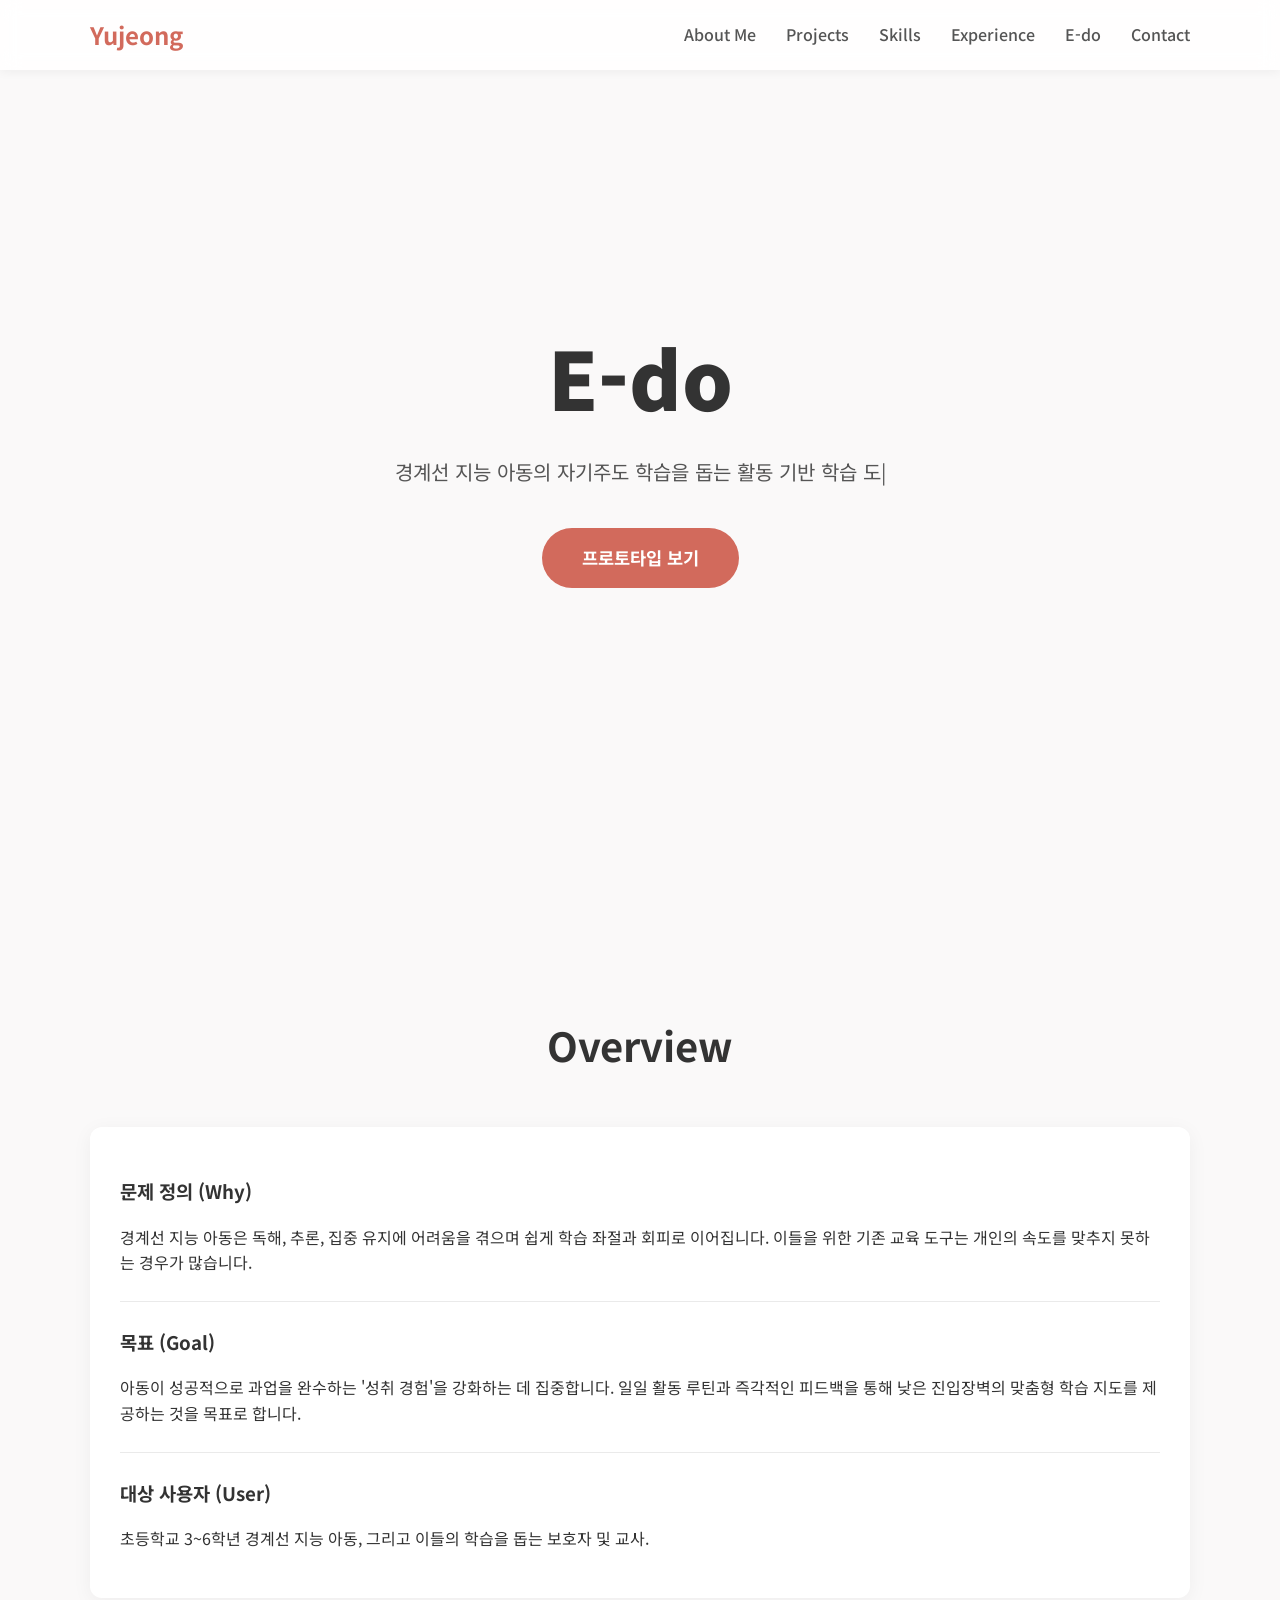
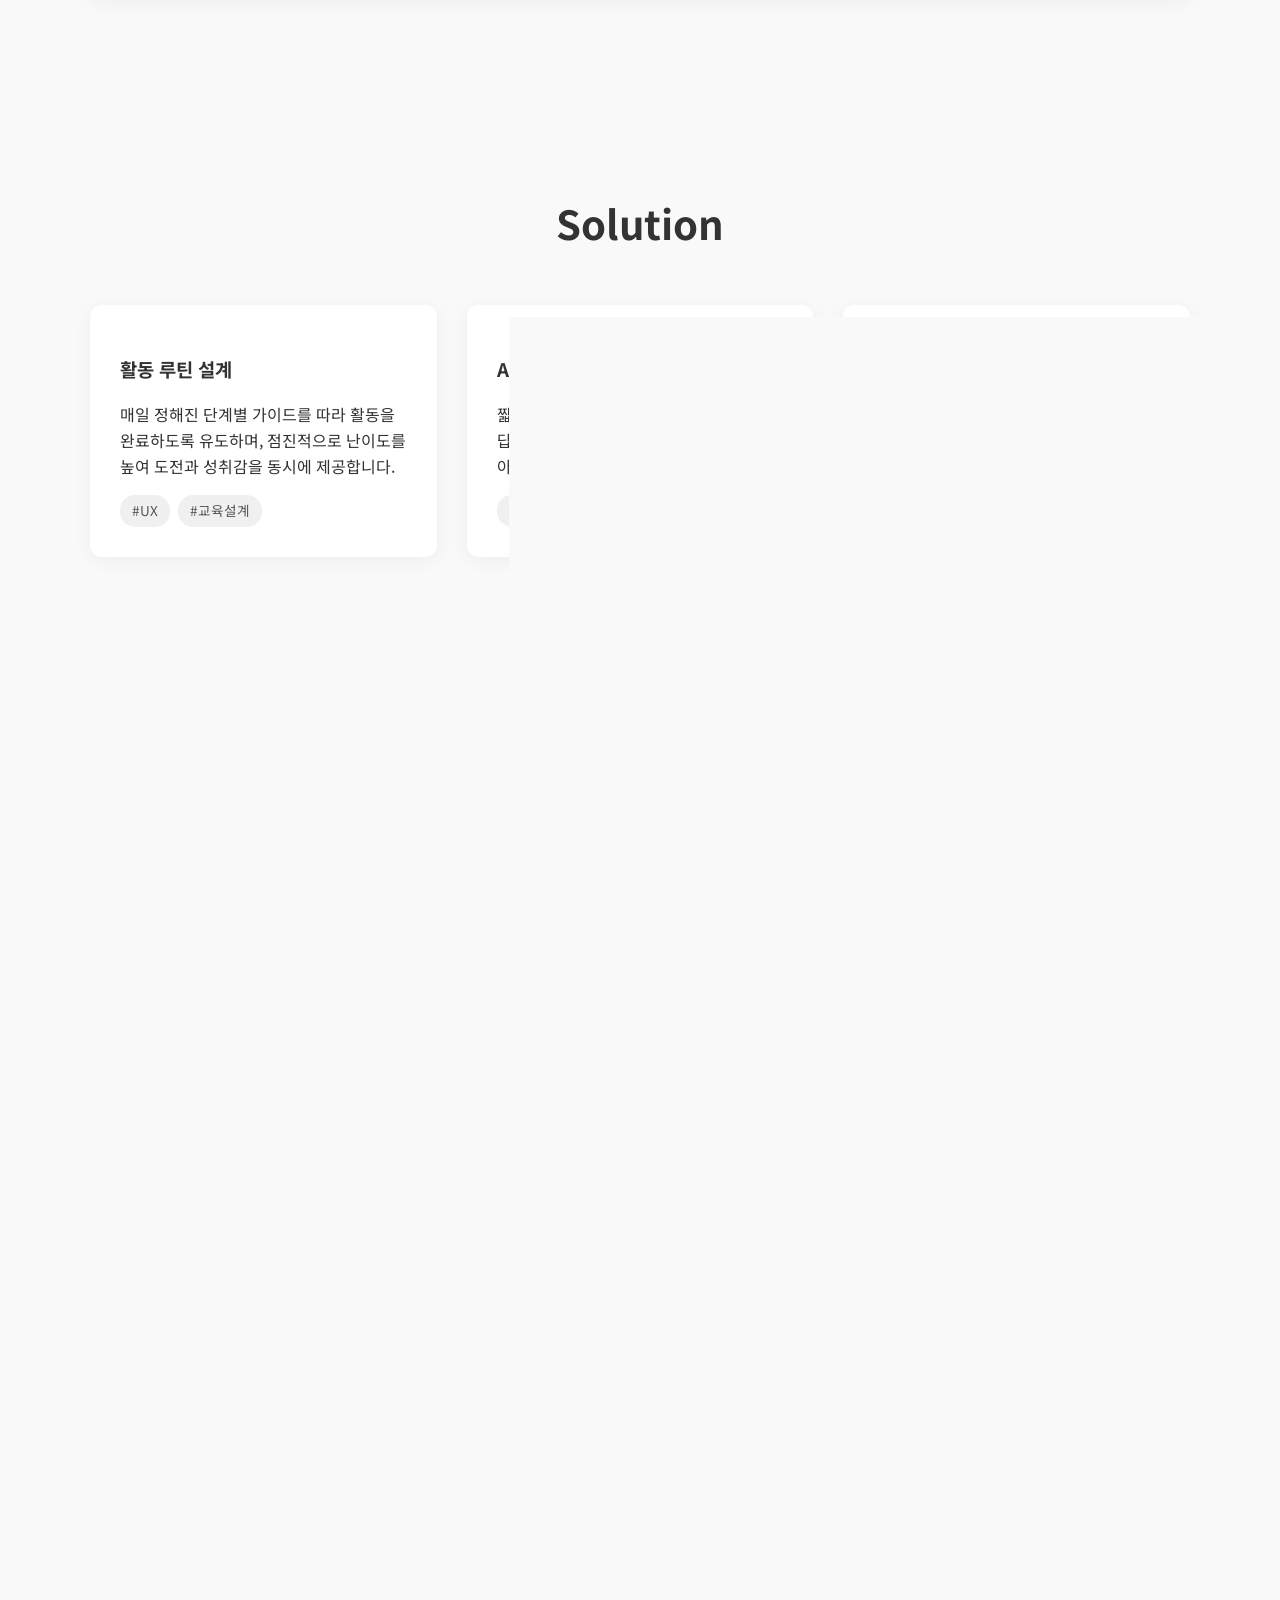
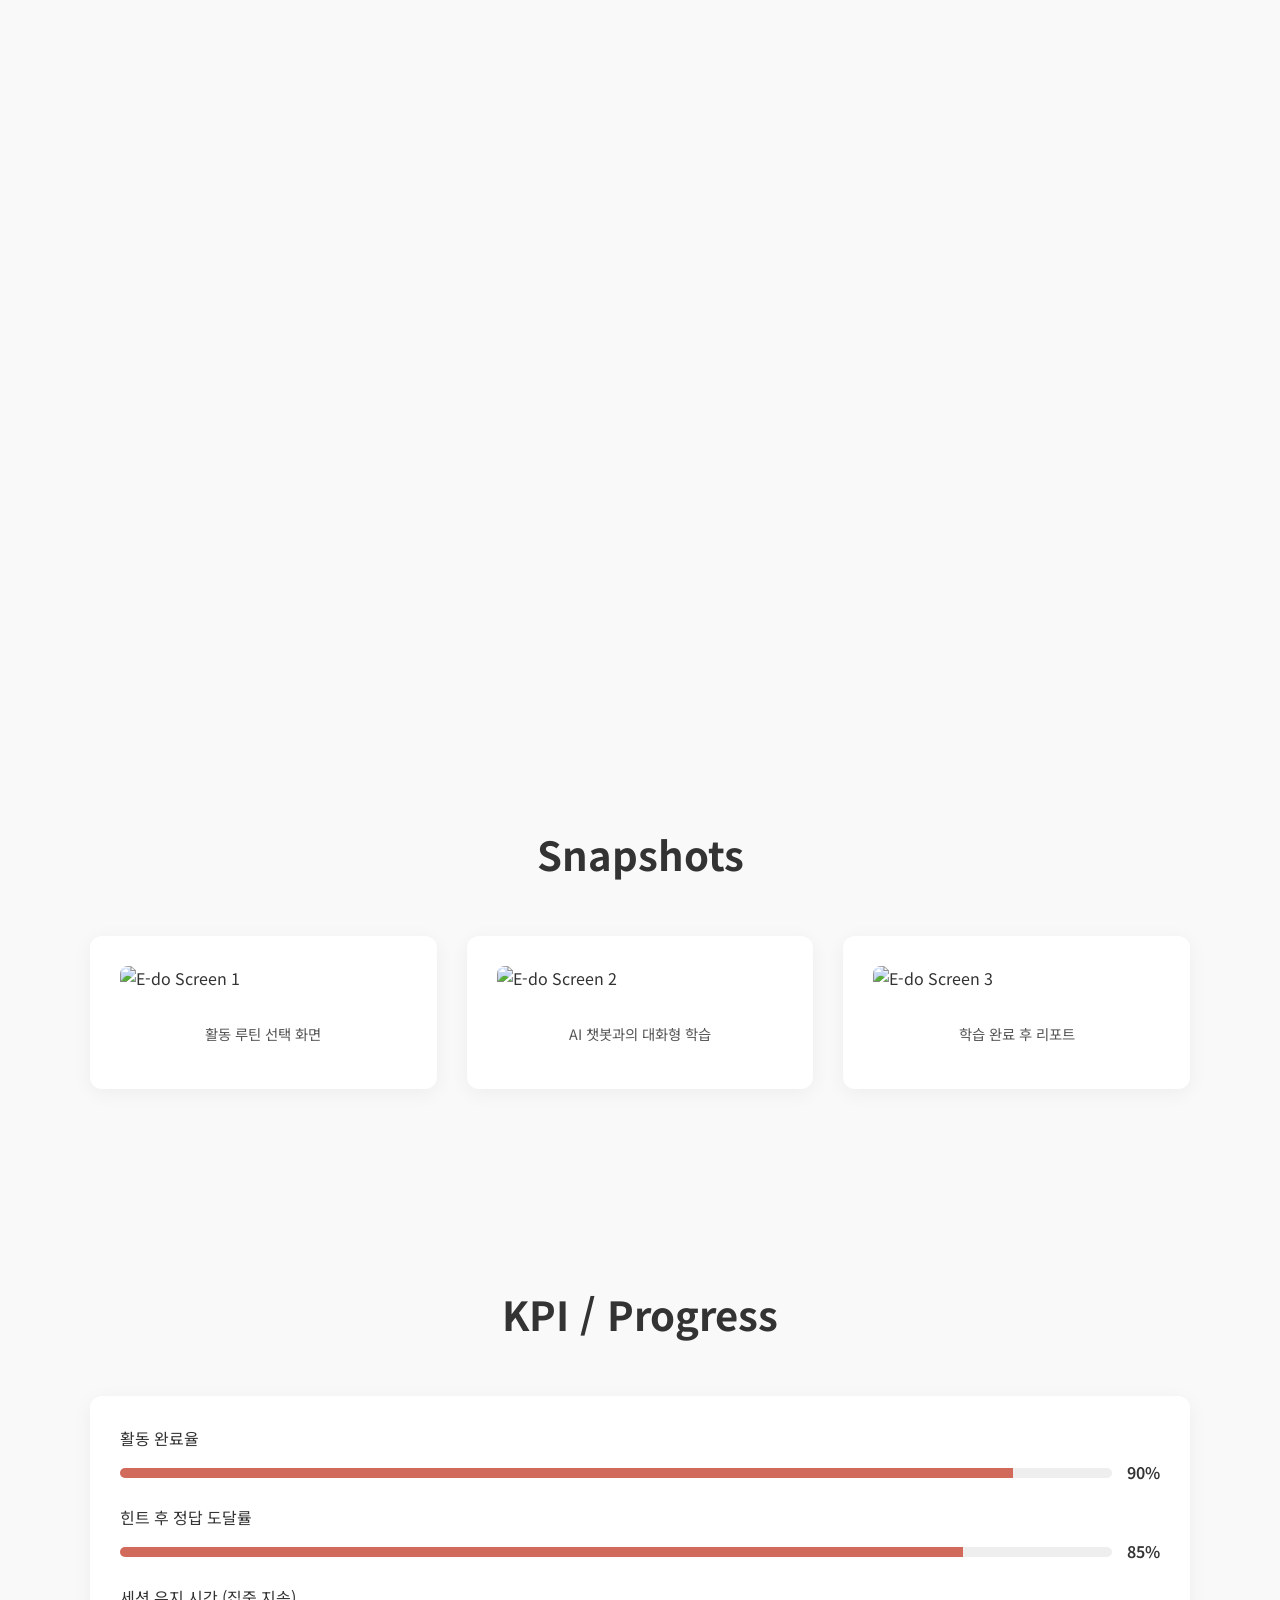
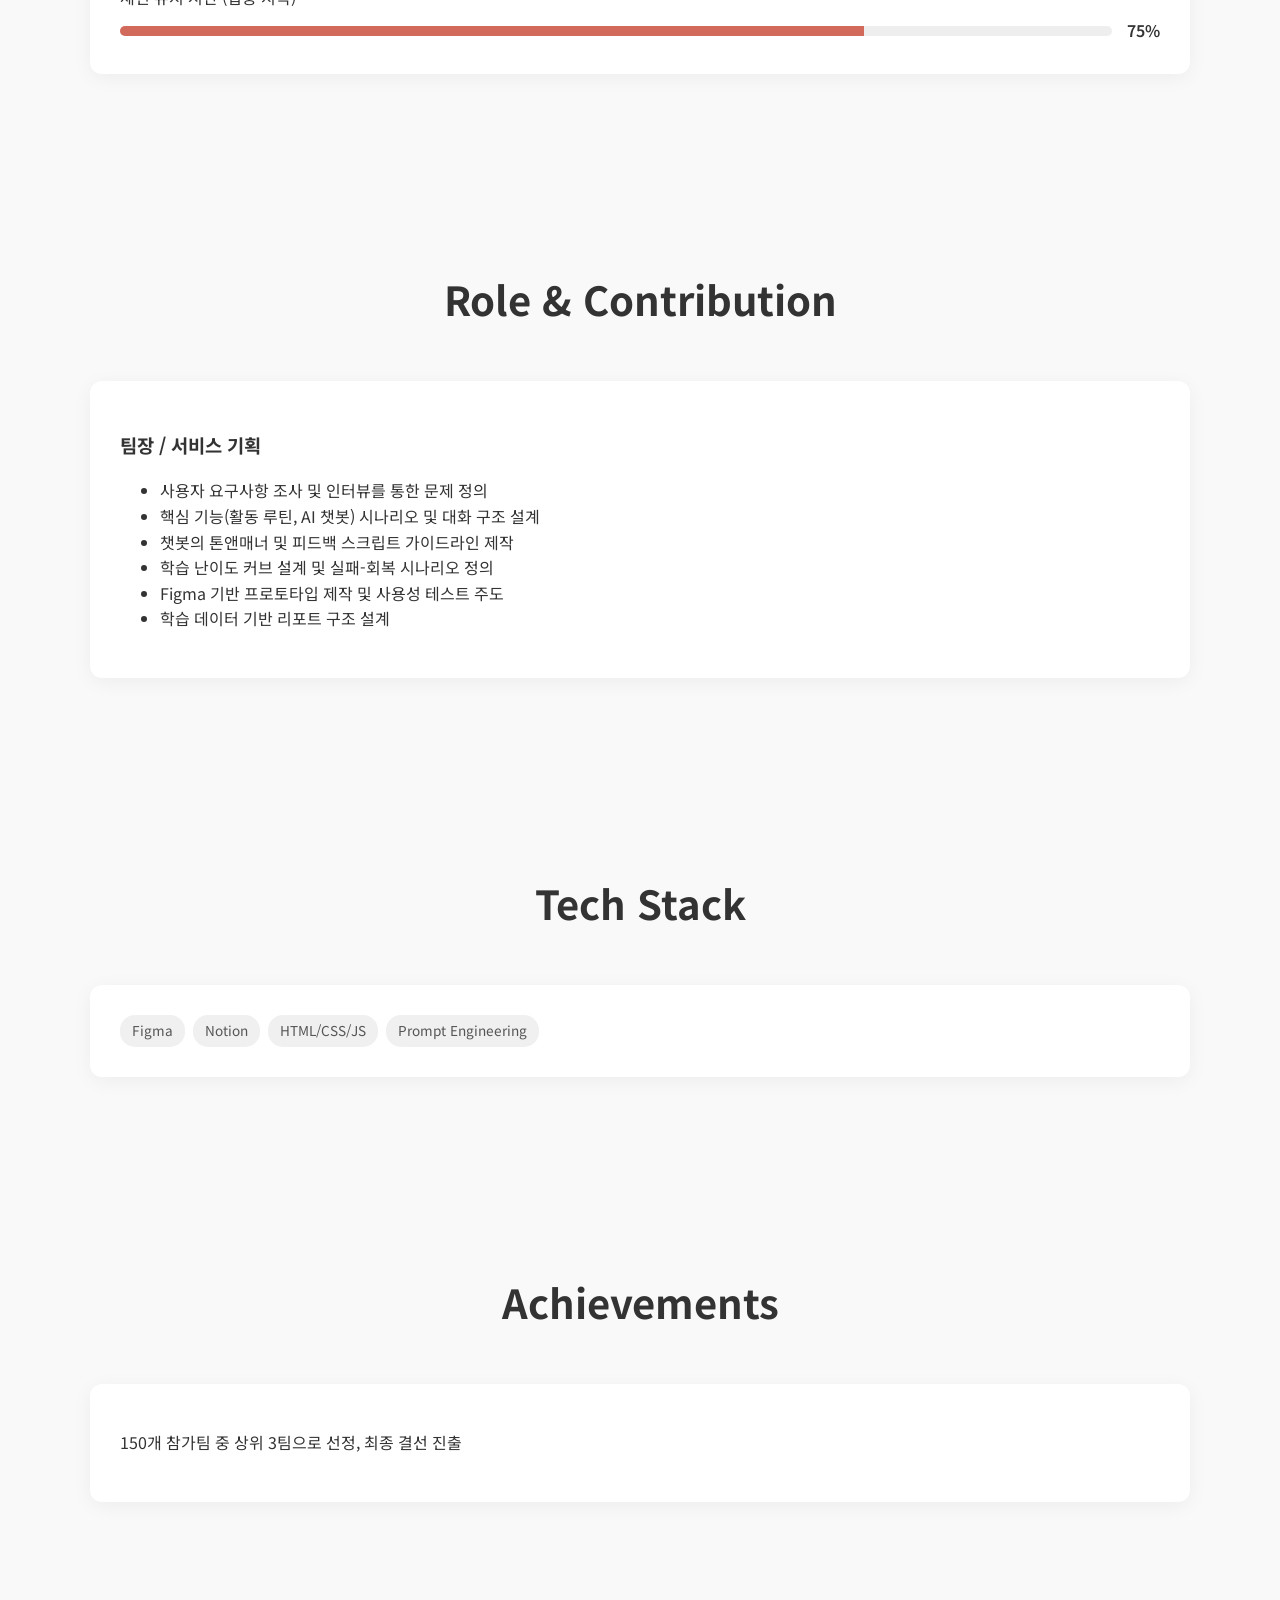
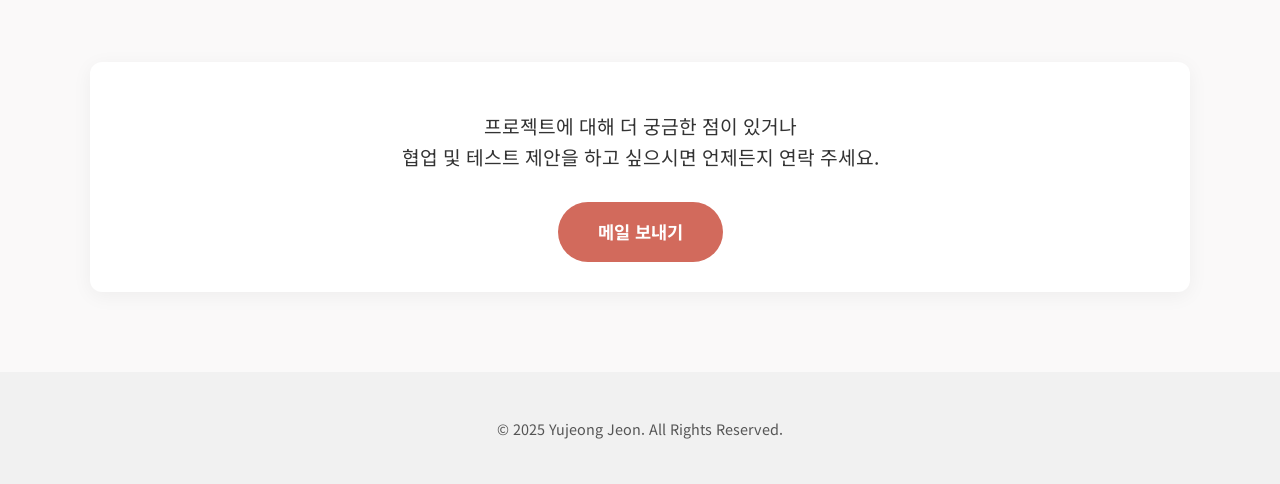
==== edo.html @ 31d9193e "이도 설명 페이지 추가" ====
<!DOCTYPE html>
<html lang="ko">
<head>
    <meta charset="UTF-8">
    <meta name="viewport" content="width=device-width, initial-scale=1.0">
    <title>E-do 프로젝트 | 전유정 포트폴리오</title>
    <link rel="stylesheet" href="style.css">
    <link rel="preconnect" href="https://fonts.googleapis.com">
    <link rel="preconnect" href="https://fonts.gstatic.com" crossorigin>
    <link href="https://fonts.googleapis.com/css2?family=Noto+Sans+KR:wght@400;500;700;900&display=swap" rel="stylesheet">
    <script src="https://kit.fontawesome.com/a076d05399.js" crossorigin="anonymous"></script>
</head>
<body>

    <!-- 네비게이션 바 -->
    <nav class="navbar">
        <div class="container">
            <a href="index.html" class="logo">Yujeong</a>
            <ul class="nav-links">
                <li><a href="index.html#about">About Me</a></li>
                <li><a href="index.html#projects">Projects</a></li>
                <li><a href="index.html#skills">Skills</a></li>
                <li><a href="index.html#experience">Experience</a></li>
                <li><a href="edo.html">E-do</a></li>
                <li><a href="index.html#contact">Contact</a></li>
            </ul>
        </div>
    </nav>

    <main>
        <!-- Hero 섹션 -->
        <section id="hero" class="sub-hero">
            <div class="hero-content">
                <h1 class="animate-item">E-do</h1>
                <p class="typing">경계선 지능 아동의 자기주도 학습을 돕는 활동 기반 학습 도구</p>
                <a href="#prototype" class="cta-button animate-item">프로토타입 보기</a>
            </div>
        </section>

        <!-- Overview 섹션 -->
        <section id="overview" class="section reveal">
            <div class="container">
                <h2 class="section-title">Overview</h2>
                <div class="card">
                    <h3>문제 정의 (Why)</h3>
                    <p>경계선 지능 아동은 독해, 추론, 집중 유지에 어려움을 겪으며 쉽게 학습 좌절과 회피로 이어집니다. 이들을 위한 기존 교육 도구는 개인의 속도를 맞추지 못하는 경우가 많습니다.</p>
                    <hr class="divider">
                    <h3>목표 (Goal)</h3>
                    <p>아동이 성공적으로 과업을 완수하는 '성취 경험'을 강화하는 데 집중합니다. 일일 활동 루틴과 즉각적인 피드백을 통해 낮은 진입장벽의 맞춤형 학습 지도를 제공하는 것을 목표로 합니다.</p>
                    <hr class="divider">
                    <h3>대상 사용자 (User)</h3>
                    <p>초등학교 3~6학년 경계선 지능 아동, 그리고 이들의 학습을 돕는 보호자 및 교사.</p>
                </div>
            </div>
        </section>

        <!-- Solution 구조 섹션 -->
        <section id="solution" class="section reveal">
            <div class="container">
                <h2 class="section-title">Solution</h2>
                <div class="projects-grid">
                    <div class="card">
                        <h3>활동 루틴 설계</h3>
                        <p>매일 정해진 단계별 가이드를 따라 활동을 완료하도록 유도하며, 점진적으로 난이도를 높여 도전과 성취감을 동시에 제공합니다.</p>
                        <div class="tags"><span>#UX</span> <span>#교육설계</span></div>
                    </div>
                    <div class="card">
                        <h3>AI 학습 챗봇</h3>
                        <p>짧고 쉬운 문장으로 상호작용하며, '힌트-정답-칭찬'으로 이어지는 대화 시퀀스를 통해 아동의 정답률과 학습 참여도를 높입니다.</p>
                        <div class="tags"><span>#AI보조</span> <span>#인터랙션</span></div>
                    </div>
                    <div class="card">
                        <h3>진행 리포트</h3>
                        <p>일자별 활동 완료 여부와 함께, 대화 로그를 분석하여 어휘, 키워드, 추론 등 취약한 스킬을 트래킹하고 시각화하여 제공합니다.</p>
                        <div class="tags"><span>#데이터</span> <span>#리포트</span></div>
                    </div>
                </div>
            </div>
        </section>

        <!-- 주요 기능 섹션 -->
        <section id="features" class="section reveal">
            <div class="container">
                <h2 class="section-title">Feature Details</h2>
                <div class="card">
                    <ul class="feature-list">
                        <li><strong>읽기-질문-힌트-정답-칭찬 루프:</strong> 아동이 정답을 맞힐 때까지 이탈하지 않고 학습을 완수하도록 설계된 핵심 상호작용 루프입니다.</li>
                        <li><strong>난이도 커브 & 실패-회복 시나리오:</strong> 아동의 정답률에 따라 동적으로 질문 난이도를 조절하며, 실패 시 격려와 추가 힌트를 통해 학습을 지속하도록 돕습니다.</li>
                        <li><strong>교사/보호자용 보조 카드:</strong> 각 활동에 대해 교사나 보호자가 아동을 효과적으로 지도할 수 있도록 보충 설명 및 재질문 스크립트를 제공합니다.</li>
                    </ul>
                </div>
            </div>
        </section>

        <!-- 사용자 흐름 섹션 -->
        <section id="flow" class="section reveal">
            <div class="container">
                <h2 class="section-title">User Flow</h2>
                <div class="timeline">
                    <div class="timeline-item card">
                        <div class="timeline-date">Step 1</div>
                        <h3 class="timeline-title">시작 및 레벨 진단</h3>
                        <p class="timeline-text">간단한 대화를 통해 아동의 현재 학습 수준과 흥미를 진단합니다.</p>
                    </div>
                    <div class="timeline-item card">
                        <div class="timeline-date">Step 2</div>
                        <h3 class="timeline-title">오늘의 활동 제시</h3>
                        <p class="timeline-text">진단된 레벨에 맞춰 개인화된 활동 루틴을 제시하고 동기를 부여합니다.</p>
                    </div>
                    <div class="timeline-item card">
                        <div class="timeline-date">Step 3</div>
                        <h3 class="timeline-title">대화형 튜터링</h3>
                        <p class="timeline-text">AI 챗봇과 함께 읽기, 질문, 퀴즈 등 인터랙티브 학습을 진행합니다.</p>
                    </div>
                    <div class="timeline-item card">
                        <div class="timeline-date">Step 4</div>
                        <h3 class="timeline-title">완료 및 칭찬</h3>
                        <p class="timeline-text">활동을 성공적으로 마치면 즉각적인 보상과 칭찬으로 성취감을 높여줍니다.</p>
                    </div>
                    <div class="timeline-item card">
                        <div class="timeline-date">Step 5</div>
                        <h3 class="timeline-title">요약 리포트</h3>
                        <p class="timeline-text">학습 결과와 취약점을 요약한 리포트를 아동과 보호자에게 제공합니다.</p>
                    </div>
                </div>
            </div>
        </section>

        <!-- 화면 스냅샷 섹션 -->
        <section id="prototype" class="section reveal">
            <div class="container">
                <h2 class="section-title">Snapshots</h2>
                <div class="projects-grid">
                    <div class="card">
                        <img src="images/edo-screen-1.png" alt="E-do Screen 1">
                        <p class="caption">활동 루틴 선택 화면</p>
                    </div>
                    <div class="card">
                        <img src="images/edo-screen-2.png" alt="E-do Screen 2">
                        <p class="caption">AI 챗봇과의 대화형 학습</p>
                    </div>
                    <div class="card">
                        <img src="images/edo-screen-3.png" alt="E-do Screen 3">
                        <p class="caption">학습 완료 후 리포트</p>
                    </div>
                </div>
            </div>
        </section>

        <!-- KPI / 성과 섹션 -->
        <section id="kpi" class="section reveal">
            <div class="container">
                <h2 class="section-title">KPI / Progress</h2>
                <div class="card">
                    <div class="progress-item">
                        <p>활동 완료율</p>
                        <div class="progress-wrap">
                            <div class="progress">
                                <div class="progress-bar" data-rate="0.9"></div>
                            </div>
                            <span>90%</span>
                        </div>
                    </div>
                    <div class="progress-item">
                        <p>힌트 후 정답 도달률</p>
                        <div class="progress-wrap">
                            <div class="progress">
                                <div class="progress-bar" data-rate="0.85"></div>
                            </div>
                            <span>85%</span>
                        </div>
                    </div>
                    <div class="progress-item">
                        <p>세션 유지 시간 (집중 지속)</p>
                        <div class="progress-wrap">
                            <div class="progress">
                                <div class="progress-bar" data-rate="0.75"></div>
                            </div>
                            <span>75%</span>
                        </div>
                    </div>
                </div>
            </div>
        </section>

        <!-- 역할 섹션 -->
        <section id="role" class="section reveal">
            <div class="container">
                <h2 class="section-title">Role & Contribution</h2>
                <div class="card">
                    <h3>팀장 / 서비스 기획</h3>
                    <ul>
                        <li>사용자 요구사항 조사 및 인터뷰를 통한 문제 정의</li>
                        <li>핵심 기능(활동 루틴, AI 챗봇) 시나리오 및 대화 구조 설계</li>
                        <li>챗봇의 톤앤매너 및 피드백 스크립트 가이드라인 제작</li>
                        <li>학습 난이도 커브 설계 및 실패-회복 시나리오 정의</li>
                        <li>Figma 기반 프로토타입 제작 및 사용성 테스트 주도</li>
                        <li>학습 데이터 기반 리포트 구조 설계</li>
                    </ul>
                </div>
            </div>
        </section>
        
        <!-- 기술 스택 섹션 -->
        <section id="tech" class="section reveal">
            <div class="container">
                <h2 class="section-title">Tech Stack</h2>
                <div class="card">
                    <div class="tags">
                        <span>Figma</span>
                        <span>Notion</span>
                        <span>HTML/CSS/JS</span>
                        <span>Prompt Engineering</span>
                    </div>
                </div>
            </div>
        </section>

        <!-- 성과 섹션 -->
        <section id="achievements" class="section reveal">
            <div class="container">
                <h2 class="section-title">Achievements</h2>
                <div class="card">
                    <p>150개 참가팀 중 상위 3팀으로 선정, 최종 결선 진출</p>
                </div>
            </div>
        </section>

        <!-- Contact CTA 섹션 -->
        <section id="contact-cta" class="section">
            <div class="container">
                <div class="card contact-card">
                    <p>프로젝트에 대해 더 궁금한 점이 있거나<br>협업 및 테스트 제안을 하고 싶으시면 언제든지 연락 주세요.</p>
                    <a href="mailto:chunyj512@gmail.com" class="cta-button">메일 보내기</a>
                </div>
            </div>
        </section>
    </main>

    <footer class="footer">
        <div class="container">
            <p>&copy; 2025 Yujeong Jeon. All Rights Reserved.</p>
        </div>
    </footer>
    <script src="script.js"></script>
</body>
</html>
---- style.css ----
/* --- 기본 설정 --- */
:root {
    --bg-color: #FAF9F9;
    --point-color: #D26A5C;
    --text-color: #333;
    --subtext-color: #555;
    --card-bg-color: #FFFFFF;
    --border-color: #EAEAEA;
    --white-color: #FFFFFF;
}

html {
    scroll-behavior: smooth;
}

body {
    margin: 0;
    font-family: 'Noto Sans KR', sans-serif;
    background-color: var(--bg-color);
    color: var(--text-color);
    line-height: 1.6;
}

.container {
    max-width: 1100px;
    margin: 0 auto;
    padding: 0 20px;
}

.section {
    padding: 80px 0;
}

.section-title {
    text-align: center;
    font-size: 2.5rem;
    font-weight: 700;
    margin-bottom: 50px;
    color: var(--text-color);
}

.card {
    background-color: var(--card-bg-color);
    border-radius: 12px;
    box-shadow: 0 4px 20px rgba(0, 0, 0, 0.05);
    padding: 30px;
    transition: all 0.3s ease;
}
.card:hover {
    transform: translateY(-8px) scale(1.02);
    box-shadow: 0 12px 35px rgba(0, 0, 0, 0.12);
}

/* --- 네비게이션 바 --- */
.navbar {
    position: fixed;
    top: 0;
    left: 0;
    width: 100%;
    background-color: rgba(255, 255, 255, 0.85);
    backdrop-filter: blur(10px);
    z-index: 1000;
    box-shadow: 0 2px 10px rgba(0, 0, 0, 0.05);
    transition: top 0.3s;
}

.navbar .container {
    display: flex;
    justify-content: space-between;
    align-items: center;
    height: 70px;
}

.logo {
    font-size: 1.5rem;
    font-weight: 700;
    color: var(--point-color);
    text-decoration: none;
}

.nav-links {
    list-style: none;
    margin: 0;
    padding: 0;
    display: flex;
}

.nav-links li {
    margin-left: 30px;
}

.nav-links a {
    text-decoration: none;
    color: var(--subtext-color);
    font-weight: 500;
    transition: color 0.3s ease;
}

.nav-links a:hover {
    color: var(--point-color);
}

/* --- Hero 섹션 --- */
#hero {
    height: 100vh;
    display: flex;
    justify-content: center;
    align-items: center;
    text-align: center;
    padding: 0 20px;
}

.hero-content h1 {
    font-size: 5rem;
    font-weight: 900;
    margin: 0 0 1rem 0;
}

.hero-content p {
    font-size: 1.25rem;
    max-width: 600px;
    margin: 0 auto 2.5rem auto;
    color: var(--subtext-color);
}

.cta-button {
    display: inline-block;
    background-color: var(--point-color);
    color: var(--white-color);
    padding: 1rem 2.5rem;
    border-radius: 50px;
    text-decoration: none;
    font-size: 1.1rem;
    font-weight: 700;
    transition: all 0.3s ease;
}
.cta-button:hover {
    background-color: #c15b4d;
    transform: translateY(-3px);
    box-shadow: 0 6px 20px rgba(0,0,0,0.15);
}

/* --- 로딩 애니메이션 --- */
@keyframes slideUpFadeIn {
    from { opacity: 0; transform: translateY(30px); }
    to { opacity: 1; transform: translateY(0); }
}
.animate-item {
    opacity: 0;
    animation: slideUpFadeIn 0.8s ease-out forwards;
}
.hero-content h1.animate-item { animation-delay: 0.2s; }
.hero-content p.animate-item { animation-delay: 0.4s; }
.hero-content .cta-button.animate-item { animation-delay: 0.6s; }

/* --- 타이핑 커서 --- */
.typing::after {
    content: '|';
    display: inline-block;
    animation: blink 0.7s infinite;
}
@keyframes blink {
    0%, 100% { opacity: 1; }
    50% { opacity: 0; }
}

/* --- 스크롤 시 등장 애니메이션 --- */
.reveal {
    opacity: 0;
    transform: translateY(50px);
    transition: opacity 0.8s ease-out, transform 0.8s ease-out;
}
.reveal.visible {
    opacity: 1;
    transform: translateY(0);
}

/* --- About Me 섹션 --- */
.about-content {
    max-width: 800px;
    margin: 0 auto;
    text-align: center;
    font-size: 1.1rem;
    color: var(--subtext-color);
}

.about-content .reveal {
    transition-property: opacity, transform;
    transition-duration: 1.2s;
    transition-timing-function: cubic-bezier(0.175, 0.885, 0.32, 1.275);
}

.about-content .reveal.slide-up {
    transform: translateY(40px);
}

.about-content .reveal.fade-in {
    /* transform 없음 */
}

.about-content .reveal.slide-left {
    transform: translateX(-40px);
}

.about-content .reveal.zoom-in {
    transform: scale(0.9);
}

.about-content .reveal.visible {
    opacity: 1;
    transform: translateY(0) translateX(0) scale(1);
}

.highlight {
    color: var(--point-color);
    font-weight: 700;
}


/* --- Projects 섹션 --- */
.projects-grid {
    display: grid;
    grid-template-columns: repeat(auto-fit, minmax(280px, 1fr));
    gap: 30px;
}

.project-card img, .card img {
    width: 100%;
    border-radius: 8px;
    margin-bottom: 20px;
}

.project-card h3 {
    margin-top: 0;
    font-size: 1.5rem;
}

.project-card p {
    color: var(--subtext-color);
    margin-bottom: 20px;
}

.project-link-wrapper {
    text-decoration: none;
    color: inherit;
    display: block;
}

.tags {
    display: flex;
    flex-wrap: wrap;
    gap: 8px;
}
.tags span {
    background-color: #f0f0f0;
    color: var(--subtext-color);
    padding: 5px 12px;
    border-radius: 15px;
    font-size: 0.85rem;
}

/* --- Skills 섹션 --- */
.skills-grid {
    display: grid;
    grid-template-columns: repeat(auto-fit, minmax(250px, 1fr));
    gap: 30px;
}
.skill-card {
    background-color: transparent;
    height: 260px;
    perspective: 1000px;
}
.skill-card .skill-icon {
    font-size: 3rem;
    margin-bottom: 15px;
}
.card-inner {
    position: relative;
    width: 100%;
    height: 100%;
    transform-style: preserve-3d;
    transition: transform 0.8s;
}
.skill-card:hover .card-inner {
    transform: rotateY(180deg);
}
.front, .back {
    position: absolute;
    width: 100%;
    height: 100%;
    backface-visibility: hidden;
    border-radius: 12px;
    box-shadow: 0 4px 20px rgba(0,0,0,0.05);
    display: flex;
    flex-direction: column;
    justify-content: center;
    align-items: center;
    padding: 20px;
    background: var(--card-bg-color);
    box-sizing: border-box;
}
.front {
    font-size: 1.2rem;
    font-weight: 600;
}
.back {
    transform: rotateY(180deg);
    font-size: 0.95rem;
    line-height: 1.7;
    text-align: left;
}

/* --- Experience (타임라인) --- */
.timeline {
    position: relative;
    max-width: 800px;
    margin: 0 auto;
}
.timeline::after {
    content: '';
    position: absolute;
    width: 3px;
    background-color: var(--border-color);
    top: 0;
    bottom: 0;
    left: 50%;
    margin-left: -1.5px;
}
.timeline-item {
    position: relative;
    width: 50%;
    padding: 10px 40px;
    box-sizing: border-box;
    opacity: 0;
    transform: translateY(50px);
    transition: opacity 0.6s ease-out, transform 0.6s ease-out;
}
.timeline-item.visible {
    opacity: 1;
    transform: translateY(0);
}
.timeline-item:nth-child(odd) {
    left: 0;
    padding-right: 60px;
    text-align: right;
}
.timeline-item:nth-child(even) {
    left: 50%;
    padding-left: 60px;
    text-align: left;
}
.timeline-item::before {
    content: '';
    position: absolute;
    width: 15px;
    height: 15px;
    background-color: var(--white-color);
    border: 3px solid var(--point-color);
    border-radius: 50%;
    top: 25px;
    z-index: 1;
}
.timeline-item:nth-child(odd)::before {
    right: 22.5px;
}
.timeline-item:nth-child(even)::before {
    left: 22.5px;
}
.timeline-date {
    font-weight: 500;
    color: var(--point-color);
}
.timeline-title {
    margin: 10px 0 5px 0;
}
.timeline-subtitle {
    margin: 0;
    font-weight: 500;
    color: var(--subtext-color);
}
.timeline-text {
    margin-top: 10px;
    font-size: 0.95rem;
    color: var(--subtext-color);
}

/* --- Other Experience 섹션 --- */
.other-experience-grid {
    display: grid;
    grid-template-columns: repeat(auto-fit, minmax(300px, 1fr));
    gap: 30px;
    max-width: 900px;
    margin: 0 auto;
}
.other-card {
    opacity: 0;
    transform: translateY(50px);
    transition: opacity 0.6s ease-out, transform 0.6s ease-out;
}
.other-card.visible {
    opacity: 1;
    transform: translateY(0);
}
.other-card h3 {
    margin-top: 0;
    font-size: 1.5rem;
}
.other-card p {
    color: var(--subtext-color);
}


/* --- Contact 섹션 --- */
.contact-card {
    text-align: center;
}
.contact-card p {
    font-size: 1.2rem;
    margin-bottom: 30px;
}
.contact-links {
    display: flex;
    justify-content: center;
    gap: 40px;
    flex-wrap: wrap;
}
.contact-link-item {
    display: flex;
    flex-direction: column;
    align-items: center;
    gap: 10px;
}
.contact-link-item p {
    font-weight: 500;
    color: var(--subtext-color);
    margin: 0;
}
.social-icon {
    display: inline-flex;
    justify-content: center;
    align-items: center;
    width: 60px;
    height: 60px;
    border-radius: 50%;
    border: 2px solid var(--border-color);
    text-decoration: none;
    transition: all 0.3s ease;
}
.social-icon i {
    font-size: 1.8rem;
    color: var(--subtext-color);
    transition: color 0.3s ease;
}
.social-icon:hover {
    border-color: var(--point-color);
    background-color: var(--point-color);
    transform: translateY(-5px);
}
.social-icon:hover i {
    color: var(--white-color);
}

/* --- Footer --- */
.footer {
    padding: 30px 0;
    text-align: center;
    background-color: #f1f1f1;
    color: var(--subtext-color);
    font-size: 0.9rem;
}

/* --- 상세 페이지 보조 스타일 --- */
.sub-hero {
    height: 60vh;
    min-height: 400px;
}
.divider {
    border: none;
    border-top: 1px solid var(--border-color);
    margin: 25px 0;
}
.feature-list {
    list-style: none;
    padding: 0;
}
.feature-list li {
    padding: 15px 0;
    border-bottom: 1px solid var(--border-color);
}
.feature-list li:last-child {
    border-bottom: none;
}
.caption {
    text-align: center;
    font-size: 0.9rem;
    color: var(--subtext-color);
    margin-top: 10px;
}
.progress-item {
    margin-bottom: 20px;
}
.progress-item:last-child {
    margin-bottom: 0;
}
.progress-item p {
    margin: 0 0 8px 0;
}
.progress-wrap {
    display: flex;
    align-items: center;
    gap: 15px;
}
.progress {
    flex-grow: 1;
    width: 100%;
    height: 10px;
    background: #eee;
    border-radius: 8px;
    overflow: hidden;
}
.progress-bar {
    height: 100%;
    width: 0;
    background: var(--point-color);
    transition: width .8s ease;
}
.progress-wrap span {
    font-weight: 600;
    font-size: 1rem;
}

/* --- 반응형 디자인 --- */
@media (max-width: 992px) {
    .projects-grid { grid-template-columns: repeat(2, 1fr); }
}
@media (max-width: 768px) {
    .nav-links { display: none; }
    .hero-content h1 { font-size: 3.5rem; }
    .hero-content p { font-size: 1.1rem; }
    .projects-grid { grid-template-columns: 1fr; }
    .timeline::after { left: 20px; }
    .timeline-item {
        width: 100%;
        padding-left: 60px;
        padding-right: 20px;
        text-align: left !important;
    }
    .timeline-item:nth-child(even) { left: 0; }
    .timeline-item::before {
        left: 12.5px !important;
        right: auto !important;
    }
    .other-experience-grid {
        grid-template-columns: 1fr;
    }
}
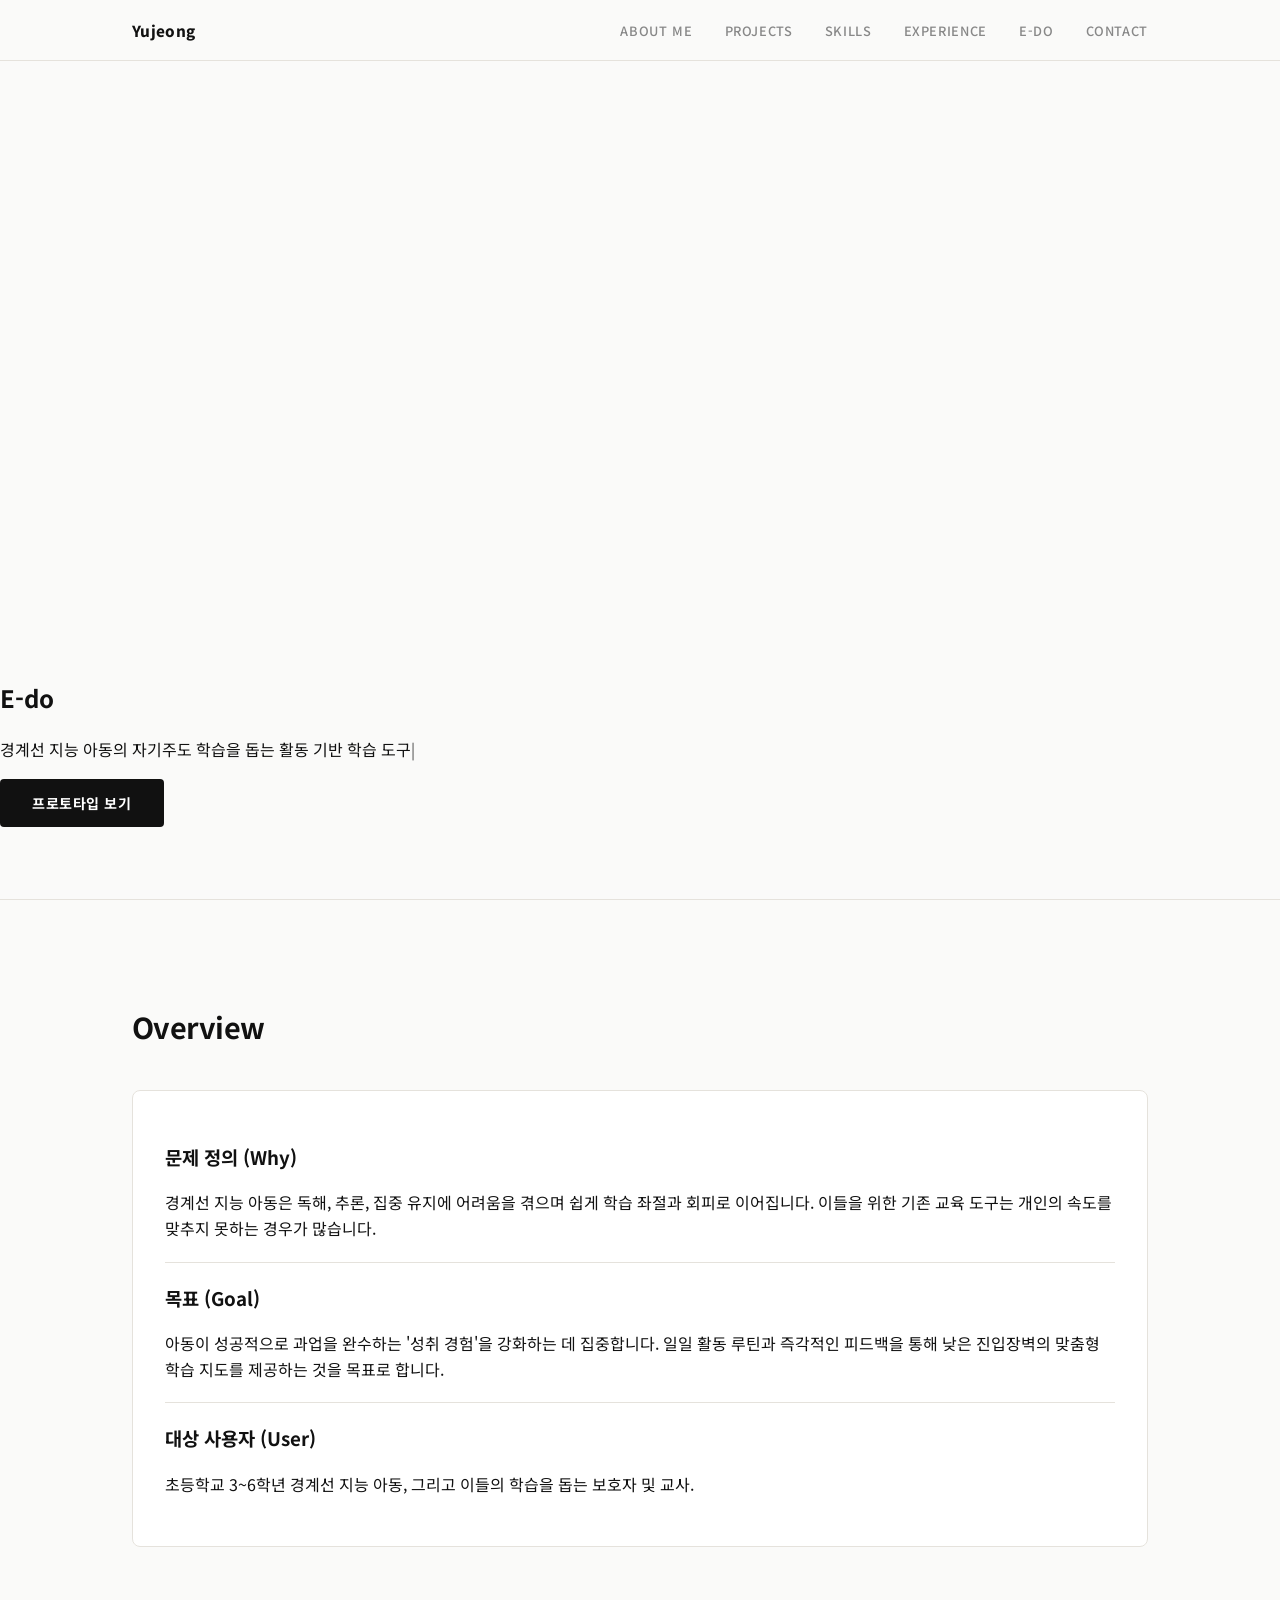
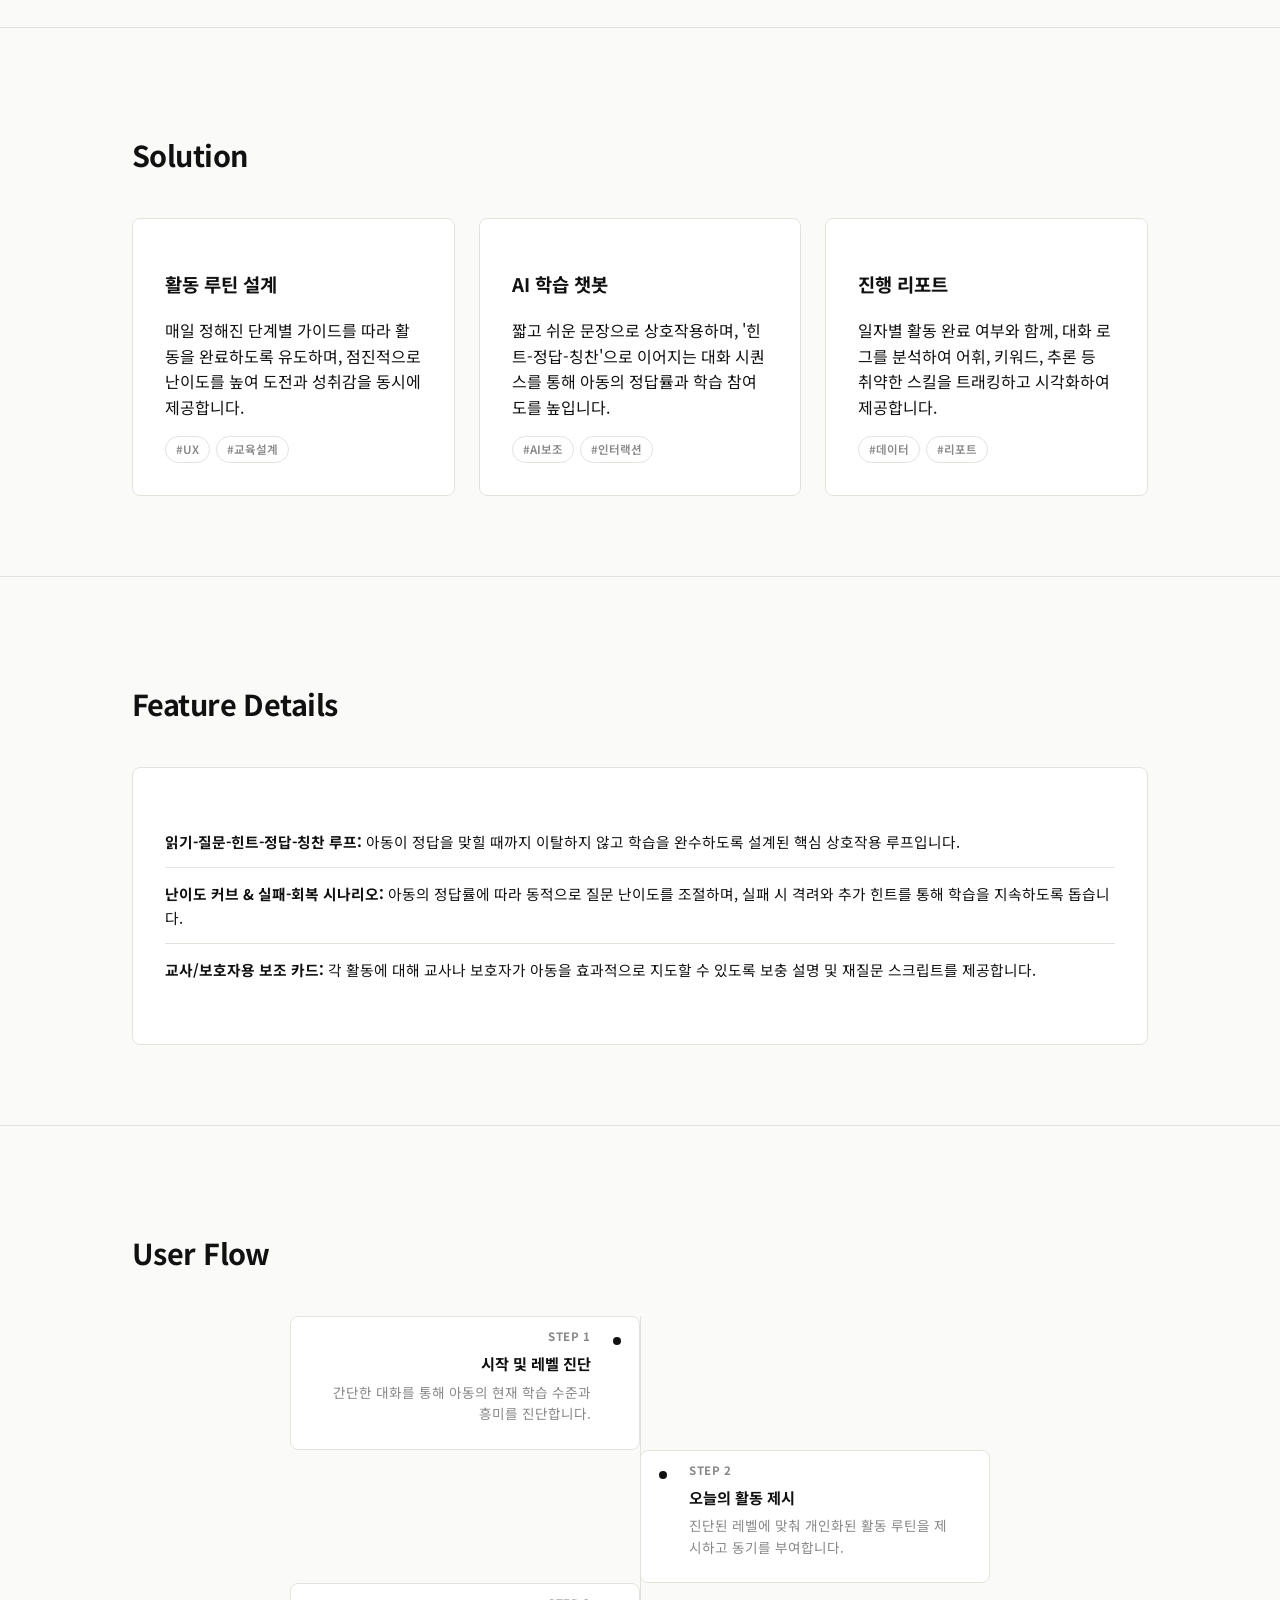
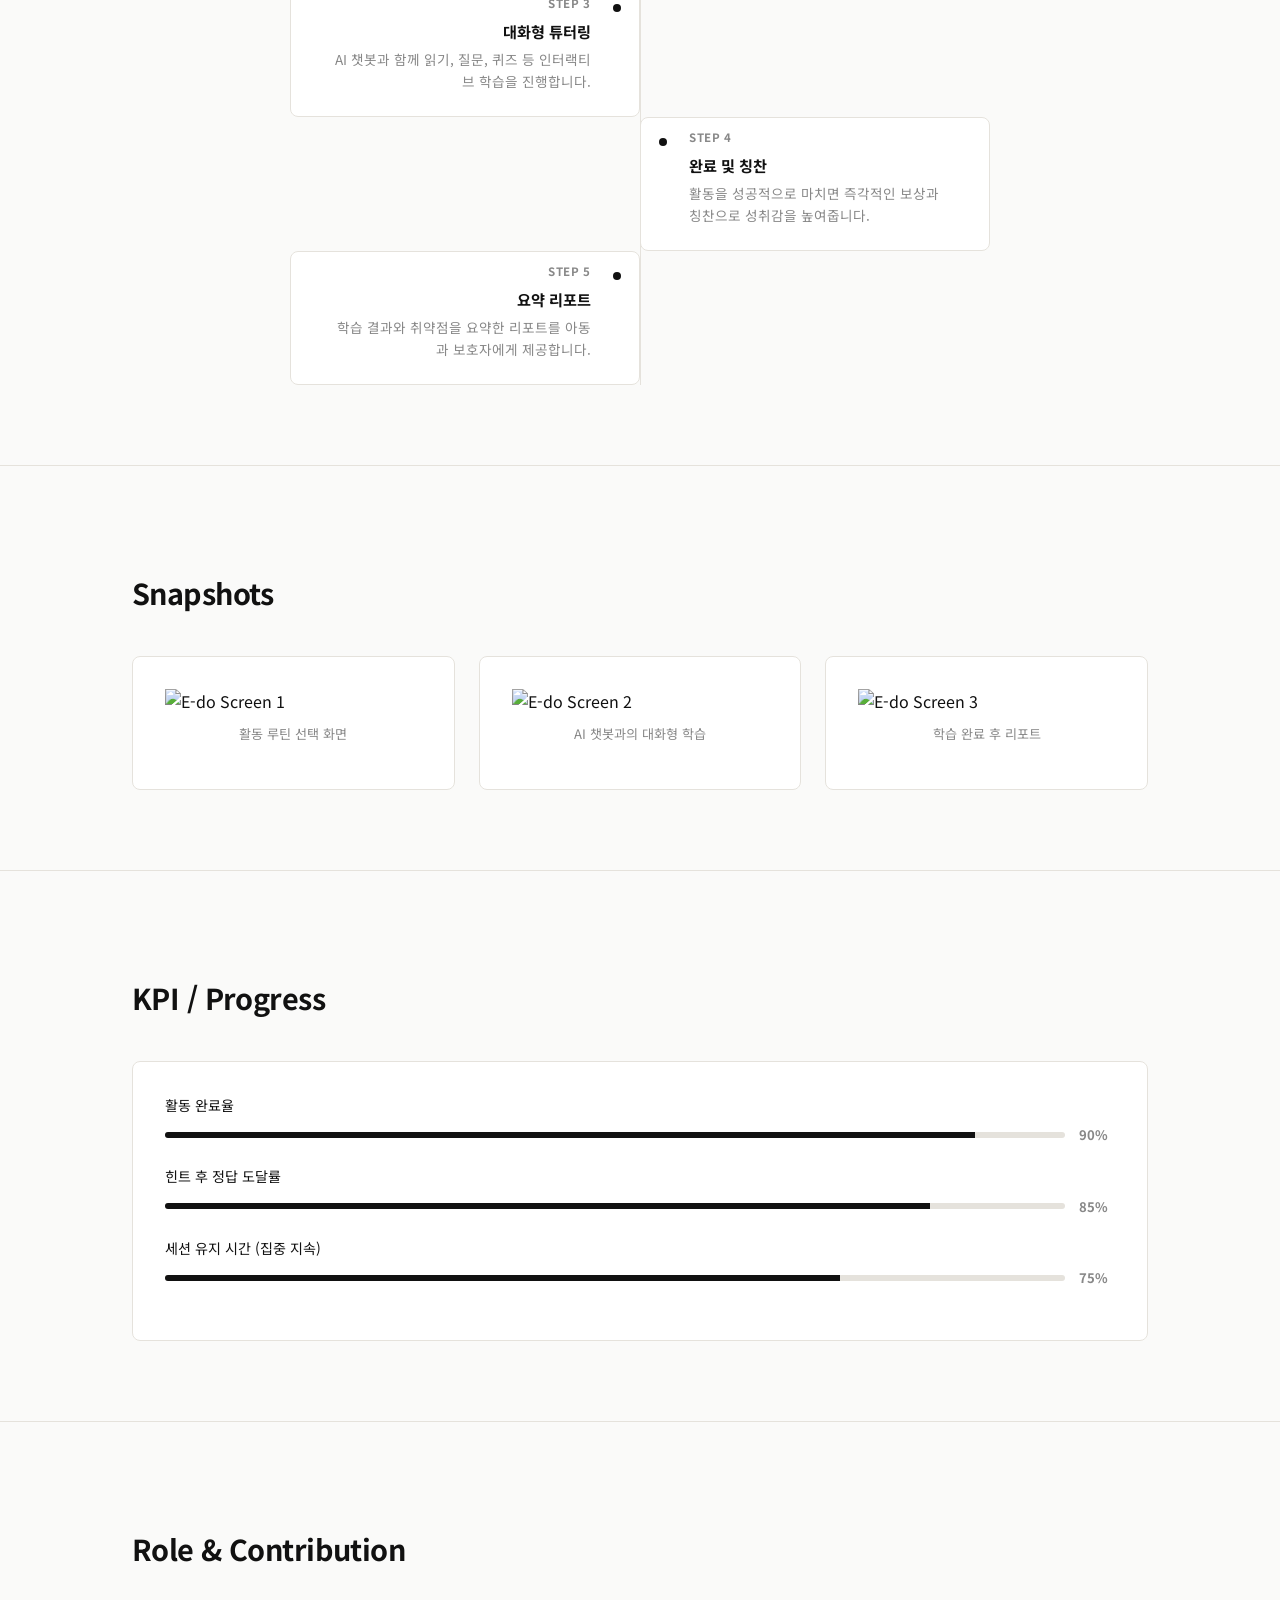
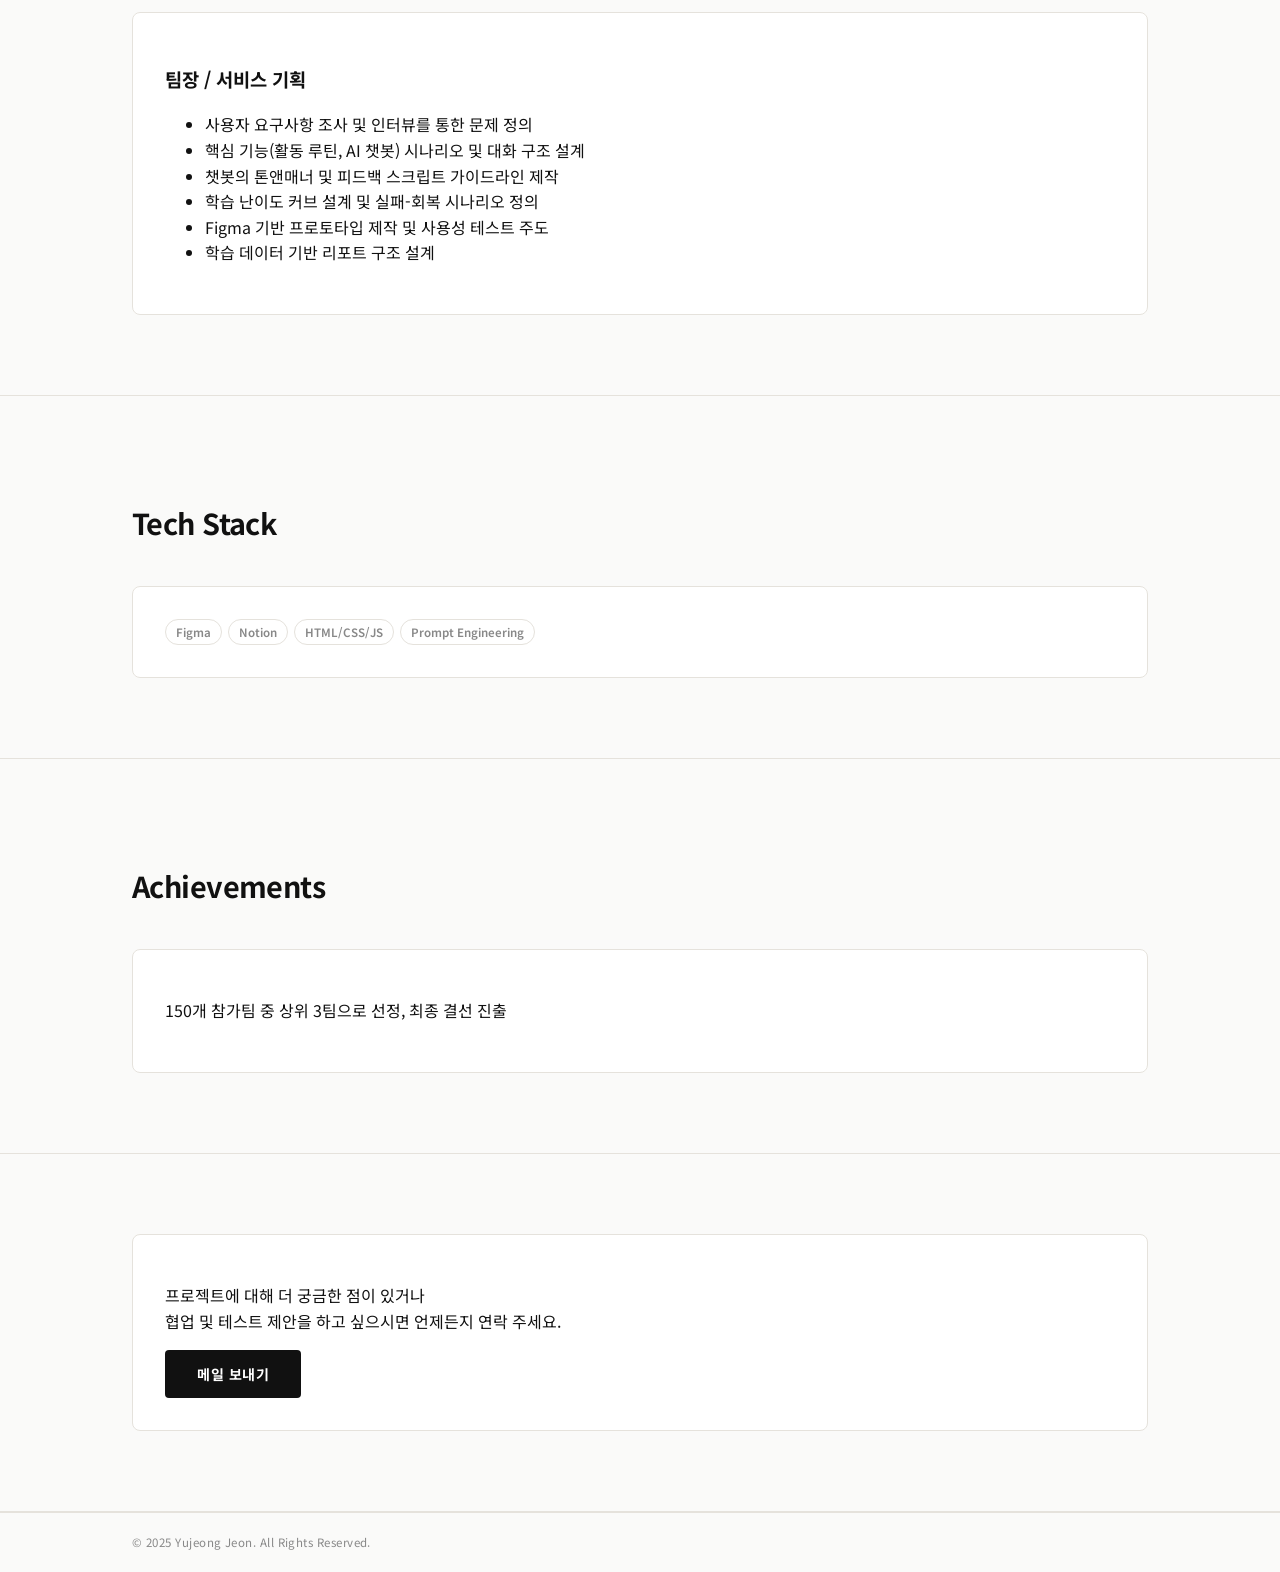
==== commit a8f70340: "디자인 전면 리뉴얼: 에디토리얼 × 프로덕트 랜딩 스타일 - index.html: 새 구조로 전면 재작성 (hero-name, project-row, about-grid, exp-" ====
--- a/edo.html
+++ b/edo.html
@@ -4,11 +4,15 @@
     <meta charset="UTF-8">
     <meta name="viewport" content="width=device-width, initial-scale=1.0">
     <title>E-do 프로젝트 | 전유정 포트폴리오</title>
+    <meta property="og:title" content="E-do 프로젝트 | 전유정 포트폴리오">
+    <meta property="og:description" content="경계선 지능 아동의 자기주도 학습을 돕는 활동 기반 학습 도구">
+    <meta property="og:type" content="website">
+    <meta name="description" content="경계선 지능 아동의 자기주도 학습을 돕는 활동 기반 학습 도구 E-do 프로젝트 상세 소개">
     <link rel="stylesheet" href="style.css">
     <link rel="preconnect" href="https://fonts.googleapis.com">
     <link rel="preconnect" href="https://fonts.gstatic.com" crossorigin>
     <link href="https://fonts.googleapis.com/css2?family=Noto+Sans+KR:wght@400;500;700;900&display=swap" rel="stylesheet">
-    <script src="https://kit.fontawesome.com/a076d05399.js" crossorigin="anonymous"></script>
+    <link rel="stylesheet" href="https://cdnjs.cloudflare.com/ajax/libs/font-awesome/6.5.0/css/all.min.css">
 </head>
 <body>
 
@@ -16,6 +20,11 @@
     <nav class="navbar">
         <div class="container">
             <a href="index.html" class="logo">Yujeong</a>
+            <button class="hamburger" aria-label="메뉴 열기">
+                <span></span>
+                <span></span>
+                <span></span>
+            </button>
             <ul class="nav-links">
                 <li><a href="index.html#about">About Me</a></li>
                 <li><a href="index.html#projects">Projects</a></li>
--- a/style.css
+++ b/style.css
@@ -1,556 +1,616 @@
-/* --- 기본 설정 --- */
+/* ============================================
+   YUJEONG CHUN — Portfolio
+   Editorial × Professional
+   ============================================ */
+
 :root {
-    --bg-color: #FAF9F9;
-    --point-color: #D26A5C;
-    --text-color: #333;
-    --subtext-color: #555;
-    --card-bg-color: #FFFFFF;
-    --border-color: #EAEAEA;
-    --white-color: #FFFFFF;
-}
-
-html {
-    scroll-behavior: smooth;
-}
+    --bg:      #FAFAF9;
+    --text:    #111111;
+    --sub:     #888888;
+    --border:  #E5E2DC;
+    --hover-bg: rgba(0,0,0,0.025);
+    --white:   #FFFFFF;
+
+    /* 하위 호환 */
+    --bg-color:      var(--bg);
+    --text-color:    var(--text);
+    --subtext-color: var(--sub);
+    --point-color:   var(--text);
+    --border-color:  var(--border);
+    --card-bg-color: var(--white);
+    --white-color:   var(--white);
+    --accent:        var(--text);
+}
+
+*, *::before, *::after { box-sizing: border-box; }
+
+html { scroll-behavior: smooth; }
 
 body {
     margin: 0;
     font-family: 'Noto Sans KR', sans-serif;
-    background-color: var(--bg-color);
-    color: var(--text-color);
+    background: var(--bg);
+    color: var(--text);
     line-height: 1.6;
+    -webkit-font-smoothing: antialiased;
 }
 
 .container {
-    max-width: 1100px;
+    max-width: 1080px;
     margin: 0 auto;
-    padding: 0 20px;
-}
-
-.section {
-    padding: 80px 0;
-}
-
-.section-title {
-    text-align: center;
-    font-size: 2.5rem;
-    font-weight: 700;
-    margin-bottom: 50px;
-    color: var(--text-color);
-}
-
-.card {
-    background-color: var(--card-bg-color);
-    border-radius: 12px;
-    box-shadow: 0 4px 20px rgba(0, 0, 0, 0.05);
-    padding: 30px;
-    transition: all 0.3s ease;
-}
-.card:hover {
-    transform: translateY(-8px) scale(1.02);
-    box-shadow: 0 12px 35px rgba(0, 0, 0, 0.12);
-}
-
-/* --- 네비게이션 바 --- */
+    padding: 0 32px;
+}
+
+/* ============================================
+   NAVBAR
+   ============================================ */
 .navbar {
     position: fixed;
-    top: 0;
-    left: 0;
+    top: 0; left: 0;
     width: 100%;
-    background-color: rgba(255, 255, 255, 0.85);
-    backdrop-filter: blur(10px);
+    background: rgba(250,250,249,0.92);
+    backdrop-filter: blur(12px);
     z-index: 1000;
-    box-shadow: 0 2px 10px rgba(0, 0, 0, 0.05);
+    border-bottom: 1px solid var(--border);
     transition: top 0.3s;
 }
-
 .navbar .container {
     display: flex;
     justify-content: space-between;
     align-items: center;
-    height: 70px;
-}
-
+    height: 60px;
+}
 .logo {
-    font-size: 1.5rem;
-    font-weight: 700;
-    color: var(--point-color);
+    font-size: 0.95rem;
+    font-weight: 800;
+    color: var(--text);
     text-decoration: none;
-}
-
+    letter-spacing: 0.02em;
+}
 .nav-links {
     list-style: none;
-    margin: 0;
-    padding: 0;
-    display: flex;
-}
-
-.nav-links li {
-    margin-left: 30px;
-}
-
+    margin: 0; padding: 0;
+    display: flex;
+    align-items: center;
+    gap: 32px;
+}
 .nav-links a {
     text-decoration: none;
-    color: var(--subtext-color);
+    color: var(--sub);
+    font-size: 0.8rem;
     font-weight: 500;
-    transition: color 0.3s ease;
-}
-
-.nav-links a:hover {
-    color: var(--point-color);
-}
-
-/* --- Hero 섹션 --- */
+    letter-spacing: 0.05em;
+    text-transform: uppercase;
+    transition: color 0.2s;
+}
+.nav-links a:hover { color: var(--text); }
+
+/* 햄버거 */
+.hamburger {
+    display: none;
+    flex-direction: column;
+    gap: 5px;
+    background: none;
+    border: none;
+    cursor: pointer;
+    padding: 4px;
+}
+.hamburger span {
+    display: block;
+    width: 22px; height: 1.5px;
+    background: var(--text);
+    transition: all 0.3s ease;
+    transform-origin: center;
+}
+.hamburger.open span:nth-child(1) { transform: translateY(6.5px) rotate(45deg); }
+.hamburger.open span:nth-child(2) { opacity: 0; }
+.hamburger.open span:nth-child(3) { transform: translateY(-6.5px) rotate(-45deg); }
+
+/* ============================================
+   HERO
+   ============================================ */
 #hero {
     height: 100vh;
-    display: flex;
-    justify-content: center;
+    min-height: 600px;
+    display: flex;
+    flex-direction: column;
+    justify-content: flex-end;
+    padding-bottom: 72px;
+    padding-top: 60px;
+    border-bottom: 1px solid var(--border);
+}
+.hero-top {
+    display: flex;
+    justify-content: space-between;
     align-items: center;
-    text-align: center;
-    padding: 0 20px;
-}
-
-.hero-content h1 {
-    font-size: 5rem;
+    margin-bottom: 20px;
+    padding-bottom: 20px;
+    border-bottom: 1px solid var(--border);
+}
+.hero-tags {
+    display: flex;
+    gap: 24px;
+}
+.hero-tags span,
+.hero-year {
+    font-size: 0.72rem;
+    font-weight: 600;
+    color: var(--sub);
+    letter-spacing: 0.1em;
+    text-transform: uppercase;
+}
+.hero-name {
+    font-size: clamp(4.5rem, 11vw, 9rem);
     font-weight: 900;
-    margin: 0 0 1rem 0;
-}
-
-.hero-content p {
-    font-size: 1.25rem;
-    max-width: 600px;
-    margin: 0 auto 2.5rem auto;
-    color: var(--subtext-color);
-}
-
-.cta-button {
+    color: var(--text);
+    margin: 28px 0 32px;
+    line-height: 0.92;
+    letter-spacing: -0.04em;
+}
+.hero-bottom {
+    display: flex;
+    justify-content: space-between;
+    align-items: flex-end;
+}
+.hero-sub {
+    font-size: 1rem;
+    color: var(--text);
+    max-width: 380px;
+    margin: 0;
+    line-height: 1.6;
+}
+.hero-cta {
     display: inline-block;
-    background-color: var(--point-color);
-    color: var(--white-color);
-    padding: 1rem 2.5rem;
-    border-radius: 50px;
+    font-size: 0.75rem;
+    font-weight: 700;
+    color: var(--text);
     text-decoration: none;
-    font-size: 1.1rem;
-    font-weight: 700;
-    transition: all 0.3s ease;
-}
-.cta-button:hover {
-    background-color: #c15b4d;
-    transform: translateY(-3px);
-    box-shadow: 0 6px 20px rgba(0,0,0,0.15);
-}
-
-/* --- 로딩 애니메이션 --- */
-@keyframes slideUpFadeIn {
-    from { opacity: 0; transform: translateY(30px); }
-    to { opacity: 1; transform: translateY(0); }
-}
-.animate-item {
-    opacity: 0;
-    animation: slideUpFadeIn 0.8s ease-out forwards;
-}
-.hero-content h1.animate-item { animation-delay: 0.2s; }
-.hero-content p.animate-item { animation-delay: 0.4s; }
-.hero-content .cta-button.animate-item { animation-delay: 0.6s; }
-
-/* --- 타이핑 커서 --- */
+    letter-spacing: 0.1em;
+    text-transform: uppercase;
+    border-bottom: 1.5px solid var(--text);
+    padding-bottom: 2px;
+    transition: opacity 0.2s;
+    white-space: nowrap;
+}
+.hero-cta:hover { opacity: 0.5; }
+
+/* typing cursor */
 .typing::after {
     content: '|';
     display: inline-block;
     animation: blink 0.7s infinite;
+    font-weight: 300;
 }
 @keyframes blink {
-    0%, 100% { opacity: 1; }
-    50% { opacity: 0; }
-}
-
-/* --- 스크롤 시 등장 애니메이션 --- */
+    0%,100% { opacity: 1; }
+    50%      { opacity: 0; }
+}
+
+/* hero animate-in */
+@keyframes fadeUp {
+    from { opacity: 0; transform: translateY(20px); }
+    to   { opacity: 1; transform: translateY(0); }
+}
+.animate-item { opacity: 0; animation: fadeUp 0.6s ease-out forwards; }
+.hero-name.animate-item     { animation-delay: 0.1s; }
+.hero-sub.animate-item      { animation-delay: 0.25s; }
+.hero-cta.animate-item      { animation-delay: 0.35s; }
+
+/* ============================================
+   SECTION COMMON
+   ============================================ */
+.section {
+    padding: 80px 0;
+    border-bottom: 1px solid var(--border);
+}
+.section-header {
+    display: flex;
+    justify-content: space-between;
+    align-items: baseline;
+    padding-bottom: 20px;
+    border-bottom: 1px solid var(--border);
+    margin-bottom: 0;
+}
+.section-label {
+    font-size: 0.7rem;
+    font-weight: 700;
+    letter-spacing: 0.14em;
+    text-transform: uppercase;
+    color: var(--sub);
+}
+.section-count {
+    font-size: 0.7rem;
+    color: var(--sub);
+    letter-spacing: 0.05em;
+}
+
+/* scroll reveal */
 .reveal {
     opacity: 0;
-    transform: translateY(50px);
-    transition: opacity 0.8s ease-out, transform 0.8s ease-out;
-}
-.reveal.visible {
-    opacity: 1;
-    transform: translateY(0);
-}
-
-/* --- About Me 섹션 --- */
-.about-content {
-    max-width: 800px;
-    margin: 0 auto;
-    text-align: center;
-    font-size: 1.1rem;
-    color: var(--subtext-color);
-}
-
-.about-content .reveal {
-    transition-property: opacity, transform;
-    transition-duration: 1.2s;
-    transition-timing-function: cubic-bezier(0.175, 0.885, 0.32, 1.275);
-}
-
-.about-content .reveal.slide-up {
-    transform: translateY(40px);
-}
-
-.about-content .reveal.fade-in {
-    /* transform 없음 */
-}
-
-.about-content .reveal.slide-left {
-    transform: translateX(-40px);
-}
-
-.about-content .reveal.zoom-in {
-    transform: scale(0.9);
-}
-
-.about-content .reveal.visible {
-    opacity: 1;
-    transform: translateY(0) translateX(0) scale(1);
-}
-
-.highlight {
-    color: var(--point-color);
-    font-weight: 700;
-}
-
-
-/* --- Projects 섹션 --- */
-.projects-grid {
+    transform: translateY(20px);
+    transition: opacity 0.6s ease-out, transform 0.6s ease-out;
+}
+.reveal.visible { opacity: 1; transform: translateY(0); }
+
+/* ============================================
+   PROJECTS
+   ============================================ */
+.projects-list { position: relative; }
+
+.project-row {
     display: grid;
-    grid-template-columns: repeat(auto-fit, minmax(280px, 1fr));
-    gap: 30px;
-}
-
-.project-card img, .card img {
+    grid-template-columns: 44px 1fr auto;
+    gap: 28px;
+    padding: 28px 0;
+    border-bottom: 1px solid var(--border);
+    align-items: start;
+    cursor: default;
+    transition: background 0.15s;
+}
+.project-row:hover { background: var(--hover-bg); margin: 0 -32px; padding-left: 76px; padding-right: 32px; }
+
+.proj-num {
+    font-size: 0.7rem;
+    font-weight: 700;
+    color: var(--sub);
+    letter-spacing: 0.05em;
+    padding-top: 5px;
+    font-variant-numeric: tabular-nums;
+}
+.proj-title {
+    font-size: 1.3rem;
+    font-weight: 700;
+    color: var(--text);
+    margin: 0 0 8px;
+    letter-spacing: -0.02em;
+    line-height: 1.2;
+}
+.proj-desc {
+    font-size: 0.88rem;
+    color: var(--sub);
+    margin: 0 0 14px;
+    line-height: 1.65;
+    max-width: 540px;
+}
+.proj-tags {
+    display: flex;
+    flex-wrap: wrap;
+    gap: 6px;
+}
+.proj-tags span {
+    font-size: 0.68rem;
+    font-weight: 600;
+    color: var(--sub);
+    border: 1px solid var(--border);
+    padding: 3px 10px;
+    border-radius: 100px;
+    letter-spacing: 0.04em;
+}
+.proj-right {
+    display: flex;
+    flex-direction: column;
+    align-items: flex-end;
+    gap: 8px;
+    padding-top: 5px;
+    min-width: 60px;
+}
+.proj-year {
+    font-size: 0.7rem;
+    color: var(--sub);
+    letter-spacing: 0.06em;
+}
+.proj-arrow {
+    font-size: 1rem;
+    color: var(--text);
+    line-height: 1;
+}
+
+/* 커서 따라다니는 프리뷰 이미지 */
+.project-hover-img {
+    position: fixed;
+    width: 240px;
+    aspect-ratio: 16/9;
+    object-fit: cover;
+    border-radius: 4px;
+    pointer-events: none;
+    opacity: 0;
+    transition: opacity 0.2s ease;
+    z-index: 999;
+    transform: translate(16px, -50%);
+    box-shadow: 0 8px 32px rgba(0,0,0,0.12);
+}
+
+/* 모바일 인라인 이미지 */
+.proj-mobile-img {
+    display: none;
     width: 100%;
+    aspect-ratio: 16/9;
+    object-fit: cover;
+    border-radius: 4px;
+    margin-bottom: 16px;
+}
+
+/* ============================================
+   ABOUT
+   ============================================ */
+#about .about-grid {
+    display: grid;
+    grid-template-columns: 1fr 280px;
+    gap: 80px;
+    padding-top: 48px;
+}
+.about-text p {
+    font-size: 1rem;
+    color: var(--text);
+    line-height: 1.8;
+    margin: 0 0 20px;
+}
+.about-text p:last-child { margin-bottom: 0; }
+
+.about-meta { padding-top: 4px; }
+.meta-group { margin-bottom: 32px; }
+.meta-group:last-child { margin-bottom: 0; }
+.meta-group h4 {
+    font-size: 0.68rem;
+    font-weight: 700;
+    color: var(--sub);
+    letter-spacing: 0.12em;
+    text-transform: uppercase;
+    margin: 0 0 12px;
+}
+.meta-group ul {
+    list-style: none;
+    padding: 0; margin: 0;
+}
+.meta-group ul li {
+    font-size: 0.88rem;
+    color: var(--text);
+    padding: 5px 0;
+    border-bottom: 1px solid var(--border);
+}
+.meta-group ul li:last-child { border-bottom: none; }
+
+/* ============================================
+   EXPERIENCE + AWARDS
+   ============================================ */
+.exp-awards-grid {
+    display: grid;
+    grid-template-columns: 1fr 1fr;
+    gap: 0;
+    padding-top: 0;
+}
+.exp-col { padding-right: 48px; }
+.awards-col {
+    padding-left: 48px;
+    border-left: 1px solid var(--border);
+}
+
+.exp-list, .awards-list { padding-top: 4px; }
+
+.exp-item {
+    display: grid;
+    grid-template-columns: 72px 1fr;
+    gap: 16px;
+    padding: 20px 0;
+    border-bottom: 1px solid var(--border);
+}
+.exp-item:first-child { padding-top: 28px; }
+.exp-date {
+    font-size: 0.72rem;
+    color: var(--sub);
+    letter-spacing: 0.04em;
+    padding-top: 2px;
+    font-variant-numeric: tabular-nums;
+}
+.exp-title {
+    font-size: 0.92rem;
+    font-weight: 700;
+    color: var(--text);
+    margin-bottom: 2px;
+}
+.exp-sub {
+    font-size: 0.78rem;
+    color: var(--sub);
+}
+
+.award-item {
+    display: flex;
+    justify-content: space-between;
+    align-items: baseline;
+    gap: 16px;
+    padding: 16px 0;
+    border-bottom: 1px solid var(--border);
+}
+.award-item:first-child { padding-top: 28px; }
+.award-name {
+    font-size: 0.88rem;
+    color: var(--text);
+    font-weight: 500;
+}
+.award-prize {
+    font-size: 0.72rem;
+    font-weight: 700;
+    color: var(--sub);
+    letter-spacing: 0.05em;
+    white-space: nowrap;
+}
+
+/* ============================================
+   CONTACT
+   ============================================ */
+.contact-content { padding-top: 48px; }
+.contact-content > p {
+    font-size: 1rem;
+    color: var(--sub);
+    margin: 0 0 36px;
+}
+.contact-links {
+    display: flex;
+    flex-wrap: wrap;
+    gap: 0;
+    border-top: 1px solid var(--border);
+}
+.contact-links a {
+    font-size: 0.82rem;
+    font-weight: 600;
+    color: var(--text);
+    text-decoration: none;
+    letter-spacing: 0.04em;
+    padding: 16px 0;
+    padding-right: 40px;
+    border-bottom: 1px solid var(--border);
+    transition: opacity 0.2s;
+}
+.contact-links a:hover { opacity: 0.45; }
+
+/* ============================================
+   FOOTER
+   ============================================ */
+.footer {
+    padding: 20px 0;
+    border-top: 1px solid var(--border);
+}
+.footer p {
+    font-size: 0.72rem;
+    color: var(--sub);
+    margin: 0;
+    letter-spacing: 0.04em;
+}
+
+/* ============================================
+   EDO DETAIL PAGE (sub-page)
+   ============================================ */
+.card {
+    background: var(--white);
     border-radius: 8px;
-    margin-bottom: 20px;
-}
-
-.project-card h3 {
-    margin-top: 0;
-    font-size: 1.5rem;
-}
-
-.project-card p {
-    color: var(--subtext-color);
-    margin-bottom: 20px;
-}
-
-.project-link-wrapper {
-    text-decoration: none;
-    color: inherit;
-    display: block;
-}
-
-.tags {
-    display: flex;
-    flex-wrap: wrap;
-    gap: 8px;
-}
-.tags span {
-    background-color: #f0f0f0;
-    color: var(--subtext-color);
-    padding: 5px 12px;
-    border-radius: 15px;
-    font-size: 0.85rem;
-}
-
-/* --- Skills 섹션 --- */
-.skills-grid {
-    display: grid;
-    grid-template-columns: repeat(auto-fit, minmax(250px, 1fr));
-    gap: 30px;
-}
-.skill-card {
-    background-color: transparent;
-    height: 260px;
-    perspective: 1000px;
-}
-.skill-card .skill-icon {
-    font-size: 3rem;
-    margin-bottom: 15px;
-}
-.card-inner {
-    position: relative;
-    width: 100%;
-    height: 100%;
-    transform-style: preserve-3d;
-    transition: transform 0.8s;
-}
-.skill-card:hover .card-inner {
-    transform: rotateY(180deg);
-}
-.front, .back {
-    position: absolute;
-    width: 100%;
-    height: 100%;
-    backface-visibility: hidden;
-    border-radius: 12px;
-    box-shadow: 0 4px 20px rgba(0,0,0,0.05);
-    display: flex;
-    flex-direction: column;
-    justify-content: center;
-    align-items: center;
-    padding: 20px;
-    background: var(--card-bg-color);
-    box-sizing: border-box;
-}
-.front {
-    font-size: 1.2rem;
-    font-weight: 600;
-}
-.back {
-    transform: rotateY(180deg);
-    font-size: 0.95rem;
-    line-height: 1.7;
-    text-align: left;
-}
-
-/* --- Experience (타임라인) --- */
-.timeline {
-    position: relative;
-    max-width: 800px;
-    margin: 0 auto;
-}
-.timeline::after {
-    content: '';
-    position: absolute;
-    width: 3px;
-    background-color: var(--border-color);
-    top: 0;
-    bottom: 0;
-    left: 50%;
-    margin-left: -1.5px;
-}
-.timeline-item {
-    position: relative;
-    width: 50%;
-    padding: 10px 40px;
-    box-sizing: border-box;
-    opacity: 0;
-    transform: translateY(50px);
-    transition: opacity 0.6s ease-out, transform 0.6s ease-out;
-}
-.timeline-item.visible {
-    opacity: 1;
-    transform: translateY(0);
-}
-.timeline-item:nth-child(odd) {
-    left: 0;
-    padding-right: 60px;
-    text-align: right;
-}
-.timeline-item:nth-child(even) {
-    left: 50%;
-    padding-left: 60px;
-    text-align: left;
-}
-.timeline-item::before {
-    content: '';
-    position: absolute;
-    width: 15px;
-    height: 15px;
-    background-color: var(--white-color);
-    border: 3px solid var(--point-color);
-    border-radius: 50%;
-    top: 25px;
-    z-index: 1;
-}
-.timeline-item:nth-child(odd)::before {
-    right: 22.5px;
-}
-.timeline-item:nth-child(even)::before {
-    left: 22.5px;
-}
-.timeline-date {
-    font-weight: 500;
-    color: var(--point-color);
-}
-.timeline-title {
-    margin: 10px 0 5px 0;
-}
-.timeline-subtitle {
-    margin: 0;
-    font-weight: 500;
-    color: var(--subtext-color);
-}
-.timeline-text {
-    margin-top: 10px;
-    font-size: 0.95rem;
-    color: var(--subtext-color);
-}
-
-/* --- Other Experience 섹션 --- */
-.other-experience-grid {
-    display: grid;
-    grid-template-columns: repeat(auto-fit, minmax(300px, 1fr));
-    gap: 30px;
-    max-width: 900px;
-    margin: 0 auto;
-}
-.other-card {
-    opacity: 0;
-    transform: translateY(50px);
-    transition: opacity 0.6s ease-out, transform 0.6s ease-out;
-}
-.other-card.visible {
-    opacity: 1;
-    transform: translateY(0);
-}
-.other-card h3 {
-    margin-top: 0;
-    font-size: 1.5rem;
-}
-.other-card p {
-    color: var(--subtext-color);
-}
-
-
-/* --- Contact 섹션 --- */
-.contact-card {
-    text-align: center;
-}
-.contact-card p {
-    font-size: 1.2rem;
-    margin-bottom: 30px;
-}
-.contact-links {
-    display: flex;
-    justify-content: center;
-    gap: 40px;
-    flex-wrap: wrap;
-}
-.contact-link-item {
-    display: flex;
-    flex-direction: column;
-    align-items: center;
-    gap: 10px;
-}
-.contact-link-item p {
-    font-weight: 500;
-    color: var(--subtext-color);
-    margin: 0;
-}
-.social-icon {
-    display: inline-flex;
-    justify-content: center;
-    align-items: center;
-    width: 60px;
-    height: 60px;
-    border-radius: 50%;
-    border: 2px solid var(--border-color);
-    text-decoration: none;
-    transition: all 0.3s ease;
-}
-.social-icon i {
+    border: 1px solid var(--border);
+    padding: 32px;
+    transition: box-shadow 0.2s;
+}
+.card:hover { box-shadow: 0 4px 20px rgba(0,0,0,0.06); }
+.section-title {
     font-size: 1.8rem;
-    color: var(--subtext-color);
-    transition: color 0.3s ease;
-}
-.social-icon:hover {
-    border-color: var(--point-color);
-    background-color: var(--point-color);
-    transform: translateY(-5px);
-}
-.social-icon:hover i {
-    color: var(--white-color);
-}
-
-/* --- Footer --- */
-.footer {
-    padding: 30px 0;
-    text-align: center;
-    background-color: #f1f1f1;
-    color: var(--subtext-color);
-    font-size: 0.9rem;
-}
-
-/* --- 상세 페이지 보조 스타일 --- */
+    font-weight: 700;
+    margin-bottom: 40px;
+    color: var(--text);
+    letter-spacing: -0.02em;
+}
 .sub-hero {
     height: 60vh;
     min-height: 400px;
-}
-.divider {
-    border: none;
-    border-top: 1px solid var(--border-color);
-    margin: 25px 0;
-}
-.feature-list {
-    list-style: none;
-    padding: 0;
-}
-.feature-list li {
-    padding: 15px 0;
-    border-bottom: 1px solid var(--border-color);
-}
-.feature-list li:last-child {
-    border-bottom: none;
-}
-.caption {
-    text-align: center;
-    font-size: 0.9rem;
-    color: var(--subtext-color);
-    margin-top: 10px;
-}
-.progress-item {
-    margin-bottom: 20px;
-}
-.progress-item:last-child {
-    margin-bottom: 0;
-}
-.progress-item p {
-    margin: 0 0 8px 0;
-}
-.progress-wrap {
-    display: flex;
-    align-items: center;
-    gap: 15px;
-}
-.progress {
-    flex-grow: 1;
-    width: 100%;
-    height: 10px;
-    background: #eee;
-    border-radius: 8px;
-    overflow: hidden;
-}
-.progress-bar {
-    height: 100%;
-    width: 0;
-    background: var(--point-color);
-    transition: width .8s ease;
-}
-.progress-wrap span {
+    display: flex;
+    flex-direction: column;
+    justify-content: flex-end;
+    padding-bottom: 60px;
+    padding-top: 60px;
+    border-bottom: 1px solid var(--border);
+}
+.cta-button {
+    display: inline-block;
+    background: var(--text);
+    color: var(--white);
+    padding: 0.8rem 2rem;
+    border-radius: 4px;
+    text-decoration: none;
+    font-size: 0.88rem;
+    font-weight: 700;
+    letter-spacing: 0.04em;
+    transition: opacity 0.2s;
+}
+.cta-button:hover { opacity: 0.75; }
+.projects-grid {
+    display: grid;
+    grid-template-columns: repeat(auto-fit, minmax(280px,1fr));
+    gap: 24px;
+}
+.tags { display: flex; flex-wrap: wrap; gap: 6px; }
+.tags span {
+    font-size: 0.72rem;
     font-weight: 600;
-    font-size: 1rem;
-}
-
-/* --- 반응형 디자인 --- */
-@media (max-width: 992px) {
-    .projects-grid { grid-template-columns: repeat(2, 1fr); }
-}
+    color: var(--sub);
+    border: 1px solid var(--border);
+    padding: 3px 10px;
+    border-radius: 100px;
+}
+.divider { border: none; border-top: 1px solid var(--border); margin: 20px 0; }
+.feature-list { list-style: none; padding: 0; }
+.feature-list li { padding: 14px 0; border-bottom: 1px solid var(--border); font-size: 0.92rem; }
+.feature-list li:last-child { border-bottom: none; }
+.caption { text-align: center; font-size: 0.82rem; color: var(--sub); margin-top: 8px; }
+.progress-item { margin-bottom: 20px; }
+.progress-item p { margin: 0 0 8px; font-size: 0.88rem; }
+.progress-wrap { display: flex; align-items: center; gap: 14px; }
+.progress { flex-grow: 1; height: 6px; background: var(--border); border-radius: 4px; overflow: hidden; }
+.progress-bar { height: 100%; width: 0; background: var(--text); transition: width 0.8s ease; }
+.progress-wrap span { font-size: 0.82rem; font-weight: 700; color: var(--sub); min-width: 36px; }
+.timeline { position: relative; max-width: 700px; margin: 0 auto; }
+.timeline::after { content: ''; position: absolute; width: 1px; background: var(--border); top: 0; bottom: 0; left: 50%; }
+.timeline-item { position: relative; width: 50%; padding: 10px 36px; box-sizing: border-box; }
+.timeline-item:nth-child(odd) { left: 0; padding-right: 48px; text-align: right; }
+.timeline-item:nth-child(even) { left: 50%; padding-left: 48px; }
+.timeline-item::before { content: ''; position: absolute; width: 8px; height: 8px; background: var(--text); border-radius: 50%; top: 20px; z-index: 1; }
+.timeline-item:nth-child(odd)::before { right: 18px; }
+.timeline-item:nth-child(even)::before { left: 18px; }
+.timeline-date { font-size: 0.72rem; font-weight: 700; color: var(--sub); letter-spacing: 0.06em; text-transform: uppercase; }
+.timeline-title { margin: 6px 0 3px; font-size: 0.95rem; font-weight: 700; color: var(--text); }
+.timeline-subtitle { margin: 0; font-size: 0.78rem; color: var(--sub); }
+.timeline-text { margin-top: 6px; font-size: 0.85rem; color: var(--sub); line-height: 1.6; }
+
+/* ============================================
+   RESPONSIVE
+   ============================================ */
 @media (max-width: 768px) {
-    .nav-links { display: none; }
-    .hero-content h1 { font-size: 3.5rem; }
-    .hero-content p { font-size: 1.1rem; }
-    .projects-grid { grid-template-columns: 1fr; }
-    .timeline::after { left: 20px; }
-    .timeline-item {
+    .container { padding: 0 20px; }
+
+    /* nav mobile */
+    .hamburger { display: flex; }
+    .nav-links {
+        flex-direction: column;
+        position: fixed;
+        top: 60px; left: 0;
         width: 100%;
-        padding-left: 60px;
-        padding-right: 20px;
-        text-align: left !important;
+        background: rgba(250,250,249,0.97);
+        backdrop-filter: blur(12px);
+        padding: 8px 0 20px;
+        gap: 0;
+        opacity: 0;
+        pointer-events: none;
+        transform: translateY(-6px);
+        transition: opacity 0.25s, transform 0.25s;
+        z-index: 999;
+        border-bottom: 1px solid var(--border);
     }
+    .nav-links.open { opacity: 1; pointer-events: auto; transform: translateY(0); }
+    .nav-links li { margin: 0; }
+    .nav-links li a { display: block; padding: 14px 24px; color: var(--text); }
+
+    /* hero */
+    .hero-tags { gap: 12px; }
+    .hero-tags span { font-size: 0.65rem; }
+    .hero-bottom { flex-direction: column; align-items: flex-start; gap: 20px; }
+
+    /* projects */
+    .project-row { grid-template-columns: 36px 1fr; }
+    .project-row:hover { margin: 0; padding-left: 0; padding-right: 0; background: none; }
+    .proj-right { display: none; }
+    .proj-mobile-img { display: block; }
+    .project-hover-img { display: none; }
+
+    /* about */
+    #about .about-grid { grid-template-columns: 1fr; gap: 48px; }
+
+    /* exp+awards */
+    .exp-awards-grid { grid-template-columns: 1fr; }
+    .exp-col { padding-right: 0; margin-bottom: 48px; }
+    .awards-col { padding-left: 0; border-left: none; border-top: 1px solid var(--border); padding-top: 48px; }
+
+    /* contact */
+    .contact-links { flex-direction: column; }
+    .contact-links a { padding-right: 0; width: 100%; }
+
+    /* sub-page timeline */
+    .timeline::after { left: 16px; }
+    .timeline-item { width: 100%; padding-left: 44px; padding-right: 0; text-align: left !important; }
     .timeline-item:nth-child(even) { left: 0; }
-    .timeline-item::before {
-        left: 12.5px !important;
-        right: auto !important;
-    }
-    .other-experience-grid {
-        grid-template-columns: 1fr;
-    }
-}
+    .timeline-item::before { left: 10px !important; right: auto !important; }
+}
